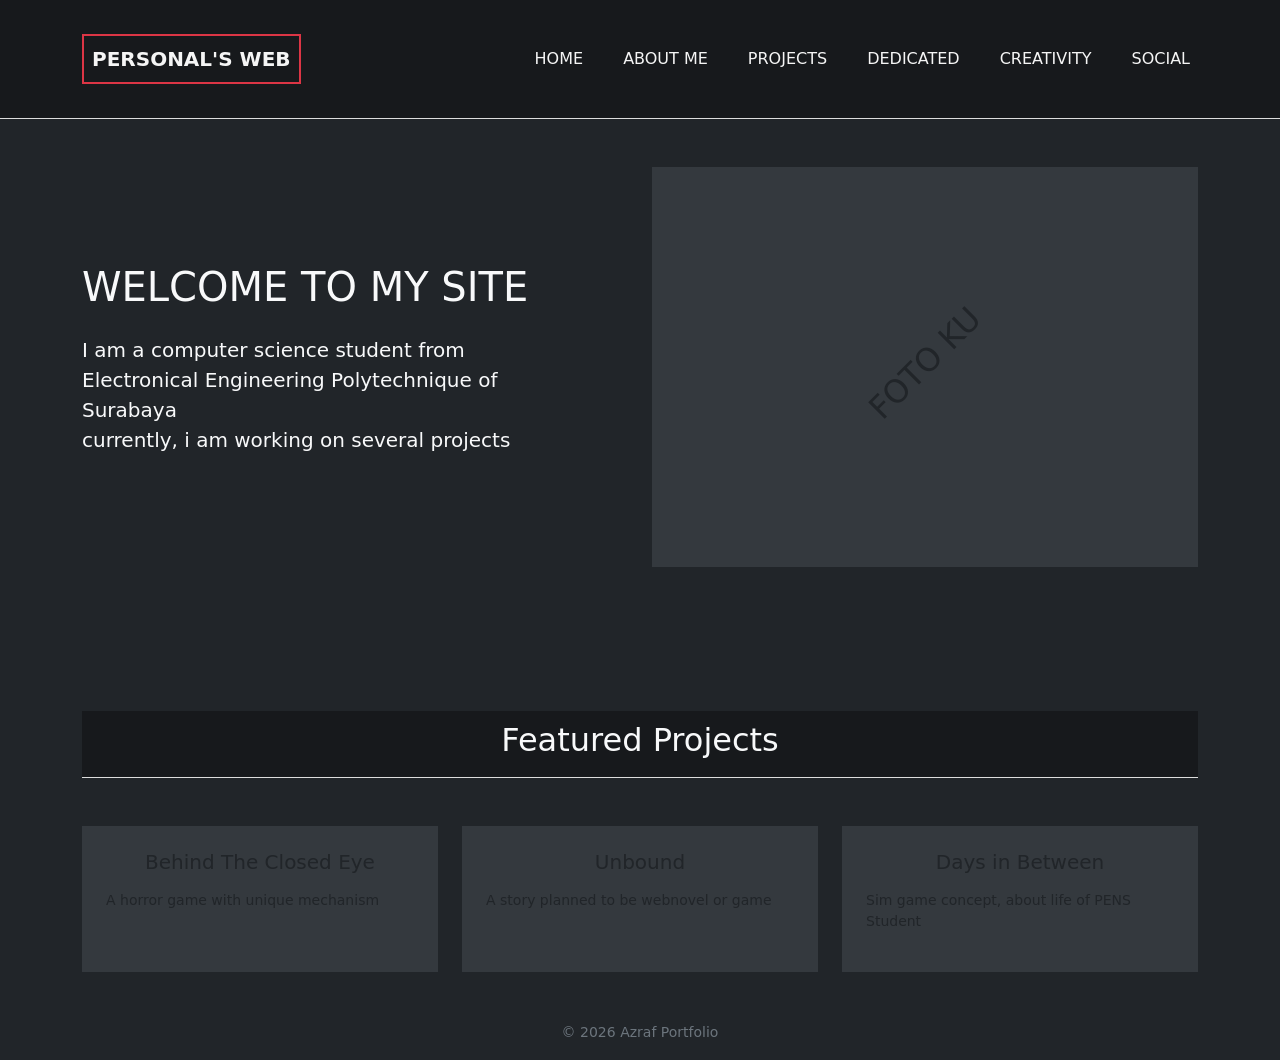
==== about.html @ f8826b5a "mulai ulang project + menambahkan bootstrap" ====
<!DOCTYPE html>
<html lang="id">
  <head>
    <meta charset="utf-8">
    <meta name="viewport" content="width=device-width, initial-scale=1">
    <title>Azraf's Website</title>
    <link rel="icon" href="assets/online-student.png">
    <link href="https://cdn.jsdelivr.net/npm/bootstrap@5.3.3/dist/css/bootstrap.min.css" rel="stylesheet">
    <link rel="stylesheet" href="style.css">
  </head>
  <body class="bg-dark text-light">
<!-- BAGIAN KEPALA / NAVIGASI -->
    <header>
        <nav class="navbar navbar-expand-lg">
            <div class="container d-flex justify-content-between align-items-center py-3">
                
                <!-- Logo Web -->
                <div class="navbar-brand border border-2 border-danger p-2">
                    <strong>PERSONAL'S WEB</strong> <!--[cite: 1] -->
                </div>

                <!-- Menu Navigasi -->
                <div class="navbar-nav d-flex gap-4">
                    <a class="nav-link text-uppercase" href="index.html">HOME</a> <!--[cite: 1] -->
                    <a class="nav-link text-uppercase" href="about.html">ABOUT ME</a> <!--[cite: 1] -->
                    <a class="nav-link text-uppercase" href="projects.html">PROJECTS</a> <!--[cite: 1] -->
                    <a class="nav-link text-uppercase" href="dedicated.html">DEDICATED</a> <!--[cite: 1] -->
                    <a class="nav-link text-uppercase" href="creativity.html">CREATIVITY</a> <!--[cite: 1] -->
                    <a class="nav-link text-uppercase" href="social.html">SOCIAL</a> <!--[cite: 1] -->
                </div>

            </div>
        </nav>
    </header>

    <!-- KONTEN UTAMA -->
    <main class="container mt-5">
        
        <!-- BAGIAN HERO (Perkenalan Diri) -->
        <section class="row align-items-center mb-5 pb-5">
            
            <!-- Kolom Teks (Kiri) -->
            <article class="col-md-6 text-center text-md-start pe-md-5">
                <h1 class="mb-4 text-uppercase">WELCOME TO MY SITE</h1> <!--[cite: 1] -->
                <p class="fs-5">
                    I am a computer science student from<br> <!--[cite: 1] -->
                    Electronical Engineering Polytechnique of<br> <!--[cite: 1] -->
                    Surabaya<br> <!--[cite: 1] -->
                    currently, i am working on several projects <!--[cite: 1] -->
                </p>
            </article>

            <!-- Kolom Gambar (Kanan) -->
            <aside class="col-md-6">
                <!-- Kotak abu-abu sebagai pengganti gambar -->
                <div class="bg-secondary bg-opacity-25 d-flex justify-content-center align-items-center" style="height: 400px;">
                    <h2 class="text-uppercase text-dark" style="transform: rotate(-45deg);">FOTO KU</h2> <!--[cite: 1] -->
                </div>
            </aside>

        </section>

        <!-- BAGIAN PROYEK -->
        <section class="mt-5 pt-5">
            
            <!-- Judul Seksi Proyek -->
            <header class="text-center mb-5">
                <h2>Featured Projects</h2> <!--[cite: 1] -->
            </header>

            <!-- Grid 3 Kolom untuk Kartu Proyek -->
            <div class="row g-4">
                
                <!-- Proyek 1 -->
                <article class="col-md-4">
                    <div class="card bg-secondary bg-opacity-25 h-100 p-4 border-0 rounded-0">
                        <h3 class="h5 text-center mb-3">Behind The Closed Eye</h3> <!--[cite: 1] -->
                        <p class="small">A horror game with unique mechanism</p> <!--[cite: 1] -->
                    </div>
                </article>

                <!-- Proyek 2 -->
                <article class="col-md-4">
                    <div class="card bg-secondary bg-opacity-25 h-100 p-4 border-0 rounded-0">
                        <h3 class="h5 text-center mb-3">Unbound</h3> <!--[cite: 1] -->
                        <p class="small">A story planned to be webnovel or game</p> <!--[cite: 1] -->
                    </div>
                </article>

                <!-- Proyek 3 -->
                <article class="col-md-4">
                    <div class="card bg-secondary bg-opacity-25 h-100 p-4 border-0 rounded-0">
                        <h3 class="h5 text-center mb-3">Days in Between</h3> <!--[cite: 1] -->
                        <p class="small">Sim game concept, about life of PENS Student</p> <!--[cite: 1] -->
                    </div>
                </article>

            </div>
        </section>

        <!-- BAGIAN KAKI: (Opsional) Hak Cipta -->
        <footer class="container text-center mt-5 mb-3 text-secondary">
            <small>&copy; 2026 Azraf Portfolio</small>
        </footer>
        
    </main>
    <script src="https://cdn.jsdelivr.net/npm/bootstrap@5.3.3/dist/js/bootstrap.bundle.min.js"></script>
  </body>
</html>
---- style.css ----
header {
    padding: 10px 20px;
    border-bottom: 1px solid #ddd;
    background-color: #17191c;
}
.navbar .nav-link {
    color: #f5f5f5;
}
.navbar .nav-link:hover {
    color: #dc3545;
}
.navbar .navbar-brand {
    color: #f5f5f5;
}
.navbar-toggler-icon {
    background-image: url("data:image/svg+xml,%3csvg xmlns='http://www.w3.org/2000/svg' viewBox='0 0 30 30'%3e%3cpath stroke='rgba%28255,255,255,1%29' stroke-linecap='round' stroke-miterlimit='10' stroke-width='2' d='M4 7h22M4 15h22M4 23h22'/%3e%3c/svg%3e");
}
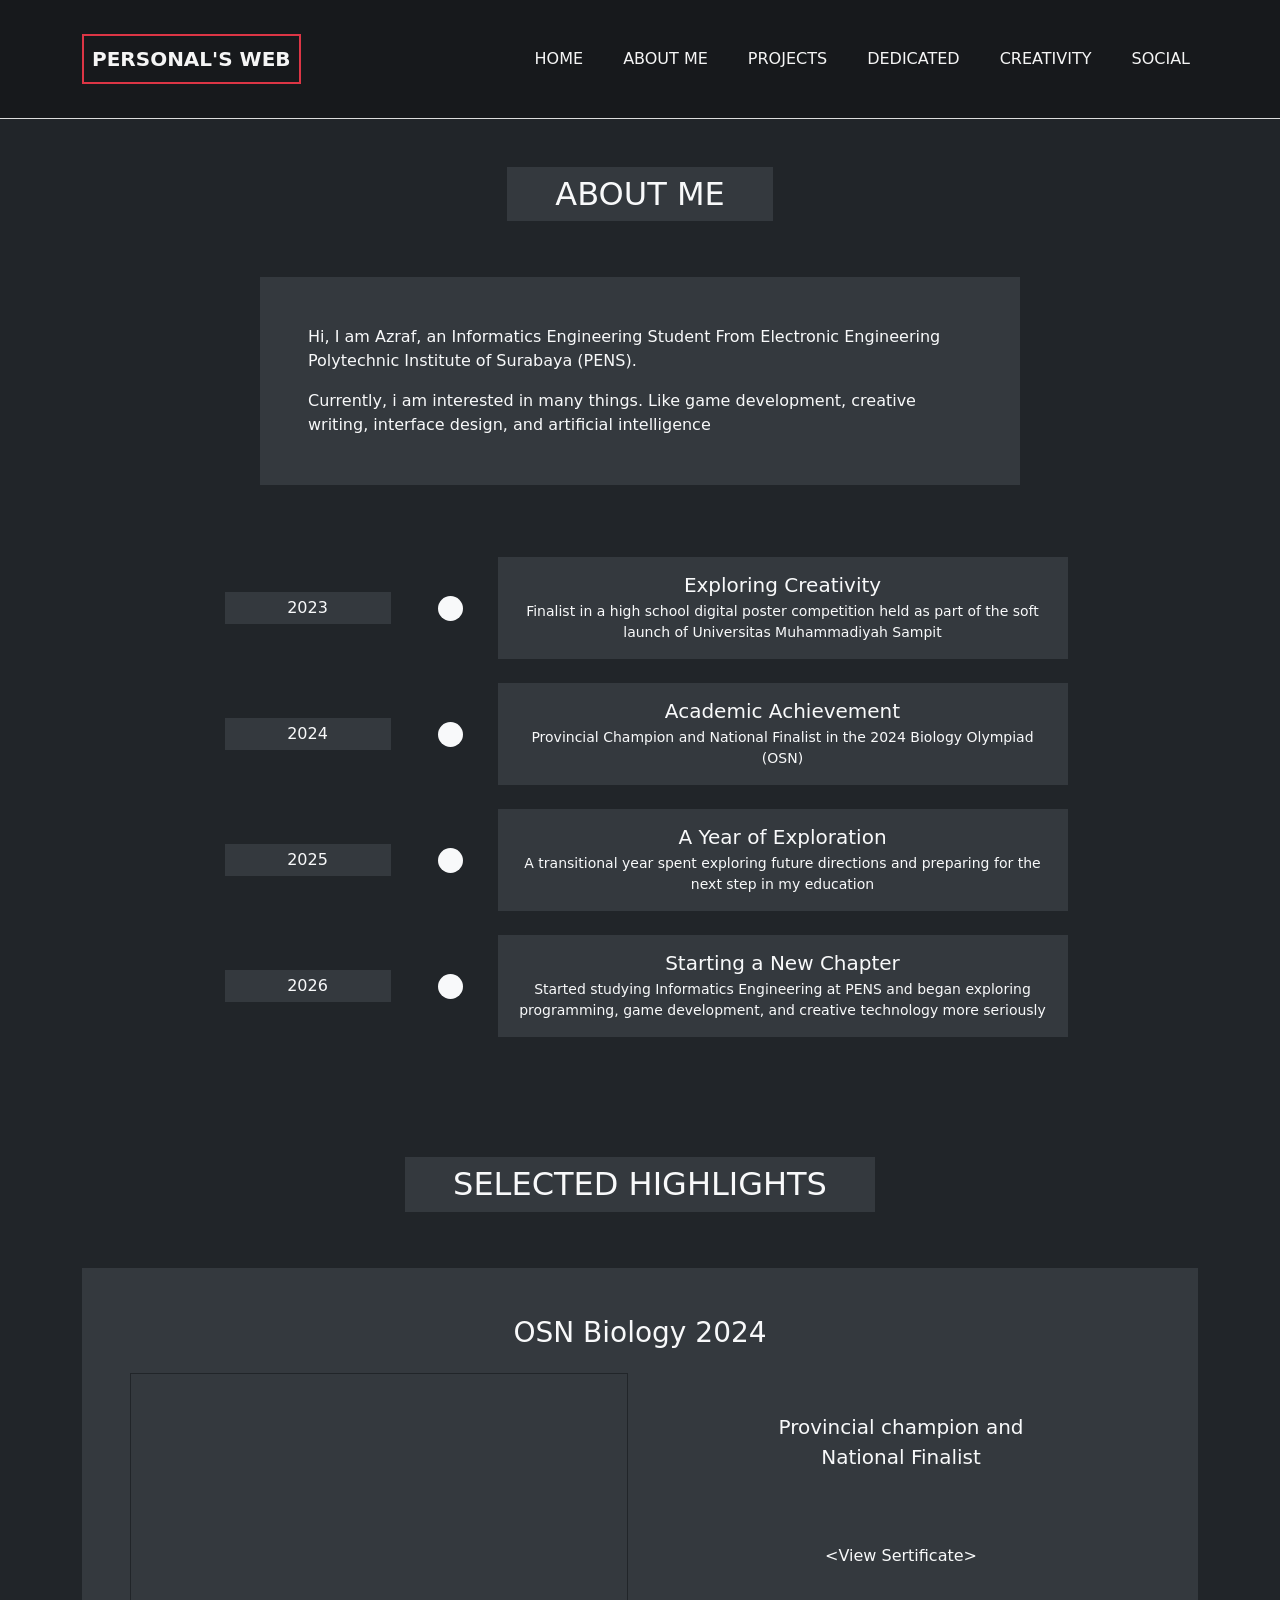
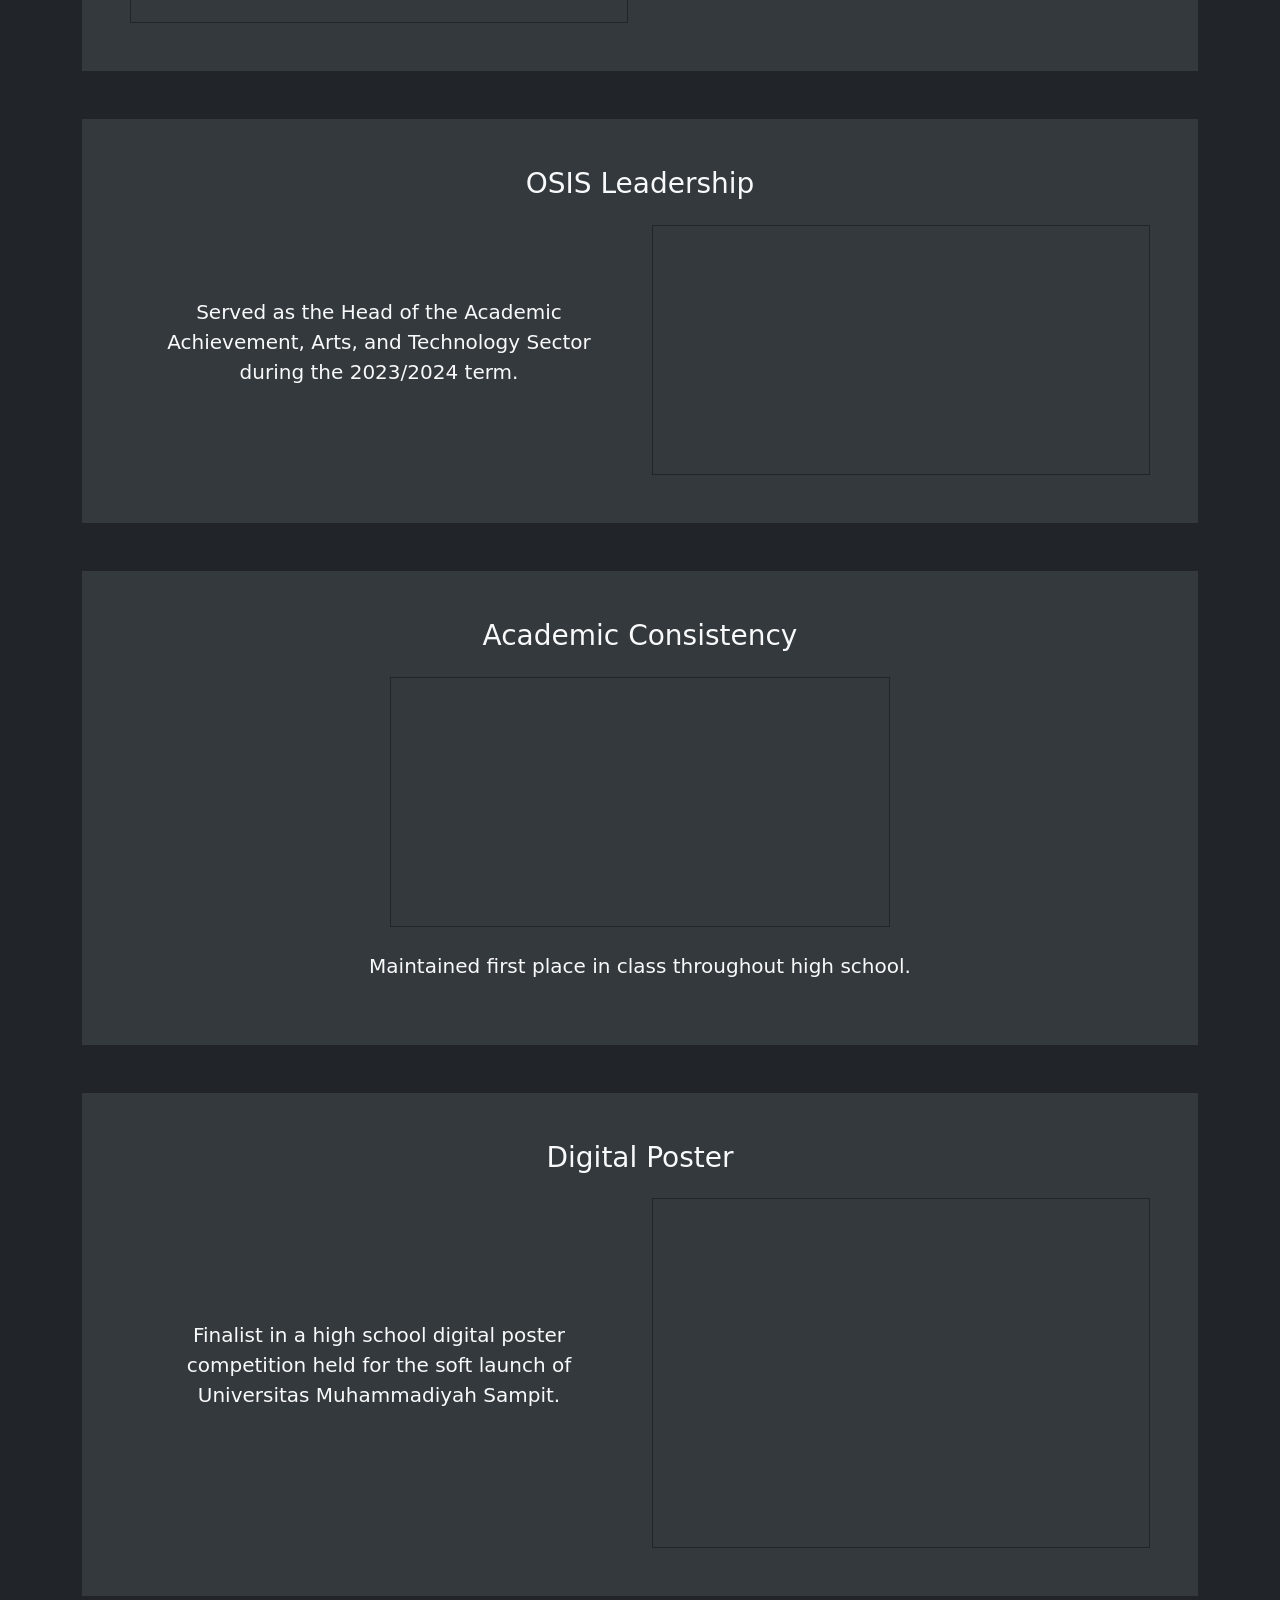
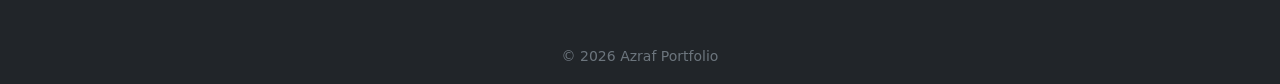
==== commit bf6ce956: "menambahkan bagian about me" ====
--- a/about.html
+++ b/about.html
@@ -3,107 +3,187 @@
   <head>
     <meta charset="utf-8">
     <meta name="viewport" content="width=device-width, initial-scale=1">
-    <title>Azraf's Website</title>
+    <title>About Me - Azraf's Website</title>
     <link rel="icon" href="assets/online-student.png">
-    <link href="https://cdn.jsdelivr.net/npm/bootstrap@5.3.3/dist/css/bootstrap.min.css" rel="stylesheet">
+    <link href="assets/bootstrap-5.3.8-dist/bootstrap-5.3.8-dist/css/bootstrap.min.css" rel="stylesheet">
     <link rel="stylesheet" href="style.css">
   </head>
   <body class="bg-dark text-light">
-<!-- BAGIAN KEPALA / NAVIGASI -->
+
+    <!-- BAGIAN KEPALA / NAVIGASI -->
     <header>
-        <nav class="navbar navbar-expand-lg">
-            <div class="container d-flex justify-content-between align-items-center py-3">
-                
-                <!-- Logo Web -->
-                <div class="navbar-brand border border-2 border-danger p-2">
-                    <strong>PERSONAL'S WEB</strong> <!--[cite: 1] -->
-                </div>
+      <nav class="navbar navbar-expand-lg">
+          <div class="container py-3">
 
-                <!-- Menu Navigasi -->
-                <div class="navbar-nav d-flex gap-4">
-                    <a class="nav-link text-uppercase" href="index.html">HOME</a> <!--[cite: 1] -->
-                    <a class="nav-link text-uppercase" href="about.html">ABOUT ME</a> <!--[cite: 1] -->
-                    <a class="nav-link text-uppercase" href="projects.html">PROJECTS</a> <!--[cite: 1] -->
-                    <a class="nav-link text-uppercase" href="dedicated.html">DEDICATED</a> <!--[cite: 1] -->
-                    <a class="nav-link text-uppercase" href="creativity.html">CREATIVITY</a> <!--[cite: 1] -->
-                    <a class="nav-link text-uppercase" href="social.html">SOCIAL</a> <!--[cite: 1] -->
-                </div>
+              <!-- Logo -->
+              <a class="navbar-brand border border-2 border-danger p-2" href="index.html">
+                  <strong>PERSONAL'S WEB</strong>
+              </a>
 
-            </div>
-        </nav>
+              <!-- Hamburger -->
+              <button class="navbar-toggler" type="button"
+                      data-bs-toggle="collapse"
+                      data-bs-target="#navbarMenu"
+                      aria-controls="navbarMenu"
+                      aria-expanded="false"
+                      aria-label="Toggle navigation">
+                  <span class="navbar-toggler-icon"></span>
+              </button>
+
+              <!-- Menu -->
+              <div class="collapse navbar-collapse" id="navbarMenu">
+                  <div class="navbar-nav ms-auto gap-lg-4">
+                      <a class="nav-link text-uppercase" href="index.html">HOME</a>
+                      <a class="nav-link text-uppercase" href="about.html">ABOUT ME</a>
+                      <a class="nav-link text-uppercase" href="projects.html">PROJECTS</a>
+                      <a class="nav-link text-uppercase" href="dedicated.html">DEDICATED</a>
+                      <a class="nav-link text-uppercase" href="creativity.html">CREATIVITY</a>
+                      <a class="nav-link text-uppercase" href="social.html">SOCIAL</a>
+                  </div>
+              </div>
+
+          </div>
+      </nav>
     </header>
 
     <!-- KONTEN UTAMA -->
     <main class="container mt-5">
         
-        <!-- BAGIAN HERO (Perkenalan Diri) -->
-        <section class="row align-items-center mb-5 pb-5">
-            
-            <!-- Kolom Teks (Kiri) -->
-            <article class="col-md-6 text-center text-md-start pe-md-5">
-                <h1 class="mb-4 text-uppercase">WELCOME TO MY SITE</h1> <!--[cite: 1] -->
-                <p class="fs-5">
-                    I am a computer science student from<br> <!--[cite: 1] -->
-                    Electronical Engineering Polytechnique of<br> <!--[cite: 1] -->
-                    Surabaya<br> <!--[cite: 1] -->
-                    currently, i am working on several projects <!--[cite: 1] -->
-                </p>
+        <!-- JUDUL ABOUT ME -->
+        <div class="text-center mb-5">
+            <h2 class="d-inline-block bg-secondary bg-opacity-25 py-2 px-5 text-uppercase">ABOUT ME</h2> <!--[cite: 2]-->
+        </div>
+
+        <!-- TEKS PENGANTAR -->
+        <section class="row justify-content-center mb-5 pb-4">
+            <article class="col-md-8 bg-secondary bg-opacity-25 p-4 p-md-5">
+                <p>Hi, I am Azraf, an Informatics Engineering Student From Electronic Engineering Polytechnic Institute of Surabaya (PENS).</p> <!--[cite: 2]-->
+                <p class="mb-0">Currently, i am interested in many things. Like game development, creative writing, interface design, and artificial intelligence</p> <!--[cite: 2]-->
             </article>
-
-            <!-- Kolom Gambar (Kanan) -->
-            <aside class="col-md-6">
-                <!-- Kotak abu-abu sebagai pengganti gambar -->
-                <div class="bg-secondary bg-opacity-25 d-flex justify-content-center align-items-center" style="height: 400px;">
-                    <h2 class="text-uppercase text-dark" style="transform: rotate(-45deg);">FOTO KU</h2> <!--[cite: 1] -->
-                </div>
-            </aside>
-
         </section>
 
-        <!-- BAGIAN PROYEK -->
-        <section class="mt-5 pt-5">
-            
-            <!-- Judul Seksi Proyek -->
-            <header class="text-center mb-5">
-                <h2>Featured Projects</h2> <!--[cite: 1] -->
-            </header>
+        <!-- TIMELINE PERJALANAN -->
+        <section class="mb-5 pb-5">
+            <!-- Tahun 2023 -->
+            <div class="row justify-content-center align-items-center mb-4">
+                <div class="col-3 col-md-2 text-center">
+                    <div class="bg-secondary bg-opacity-25 py-1">2023</div> <!--[cite: 2]-->
+                </div>
+                <div class="col-2 col-md-1 d-flex flex-column align-items-center">
+                    <div class="bg-light rounded-circle"></div>
+                </div>
+                <article class="col-7 col-md-6 bg-secondary bg-opacity-25 p-3 text-center">
+                    <h5 class="mb-1">Exploring Creativity</h5> <!--[cite: 2]-->
+                    <p class="small mb-0">Finalist in a high school digital poster competition held as part of the soft launch of Universitas Muhammadiyah Sampit</p> <!--[cite: 2]-->
+                </article>
+            </div>
 
-            <!-- Grid 3 Kolom untuk Kartu Proyek -->
-            <div class="row g-4">
-                
-                <!-- Proyek 1 -->
-                <article class="col-md-4">
-                    <div class="card bg-secondary bg-opacity-25 h-100 p-4 border-0 rounded-0">
-                        <h3 class="h5 text-center mb-3">Behind The Closed Eye</h3> <!--[cite: 1] -->
-                        <p class="small">A horror game with unique mechanism</p> <!--[cite: 1] -->
-                    </div>
+            <!-- Tahun 2024 -->
+            <div class="row justify-content-center align-items-center mb-4">
+                <div class="col-3 col-md-2 text-center">
+                    <div class="bg-secondary bg-opacity-25 py-1">2024</div> <!--[cite: 2]-->
+                </div>
+                <div class="col-2 col-md-1 d-flex flex-column align-items-center">
+                    <div class="bg-light rounded-circle"></div>
+                </div>
+                <article class="col-7 col-md-6 bg-secondary bg-opacity-25 p-3 text-center">
+                    <h5 class="mb-1">Academic Achievement</h5> <!--[cite: 2]-->
+                    <p class="small mb-0">Provincial Champion and National Finalist in the 2024 Biology Olympiad (OSN)</p> <!--[cite: 2]-->
                 </article>
+            </div>
 
-                <!-- Proyek 2 -->
-                <article class="col-md-4">
-                    <div class="card bg-secondary bg-opacity-25 h-100 p-4 border-0 rounded-0">
-                        <h3 class="h5 text-center mb-3">Unbound</h3> <!--[cite: 1] -->
-                        <p class="small">A story planned to be webnovel or game</p> <!--[cite: 1] -->
-                    </div>
+            <!-- Tahun 2025 -->
+            <div class="row justify-content-center align-items-center mb-4">
+                <div class="col-3 col-md-2 text-center">
+                    <div class="bg-secondary bg-opacity-25 py-1">2025</div> <!--[cite: 2]-->
+                </div>
+                <div class="col-2 col-md-1 d-flex flex-column align-items-center">
+                    <div class="bg-light rounded-circle"></div>
+                </div>
+                <article class="col-7 col-md-6 bg-secondary bg-opacity-25 p-3 text-center">
+                    <h5 class="mb-1">A Year of Exploration</h5> <!--[cite: 2]-->
+                    <p class="small mb-0">A transitional year spent exploring future directions and preparing for the next step in my education</p> <!--[cite: 2]-->
                 </article>
+            </div>
 
-                <!-- Proyek 3 -->
-                <article class="col-md-4">
-                    <div class="card bg-secondary bg-opacity-25 h-100 p-4 border-0 rounded-0">
-                        <h3 class="h5 text-center mb-3">Days in Between</h3> <!--[cite: 1] -->
-                        <p class="small">Sim game concept, about life of PENS Student</p> <!--[cite: 1] -->
-                    </div>
+            <!-- Tahun 2026 -->
+            <div class="row justify-content-center align-items-center mb-4">
+                <div class="col-3 col-md-2 text-center">
+                    <div class="bg-secondary bg-opacity-25 py-1">2026</div> <!--[cite: 2]-->
+                </div>
+                <div class="col-2 col-md-1 d-flex flex-column align-items-center">
+                    <div class="bg-light rounded-circle"></div>
+                </div>
+                <article class="col-7 col-md-6 bg-secondary bg-opacity-25 p-3 text-center">
+                    <h5 class="mb-1">Starting a New Chapter</h5> <!--[cite: 2]-->
+                    <p class="small mb-0">Started studying Informatics Engineering at PENS and began exploring programming, game development, and creative technology more seriously</p> <!--[cite: 2]-->
                 </article>
-
             </div>
         </section>
 
-        <!-- BAGIAN KAKI: (Opsional) Hak Cipta -->
-        <footer class="container text-center mt-5 mb-3 text-secondary">
-            <small>&copy; 2026 Azraf Portfolio</small>
-        </footer>
-        
+        <!-- JUDUL SELECTED HIGHLIGHTS -->
+        <div class="text-center mb-5">
+            <h2 class="d-inline-block bg-secondary bg-opacity-25 py-2 px-5 text-uppercase">Selected Highlights</h2> <!--[cite: 2]-->
+        </div>
+
+        <!-- HIGHLIGHT 1: OSN Biology 2024 -->
+        <section class="bg-secondary bg-opacity-25 p-4 p-md-5 mb-5">
+            <h3 class="text-center mb-4">OSN Biology 2024</h3> <!--[cite: 2]-->
+            <div class="row align-items-center">
+                <div class="col-md-6 mb-4 mb-md-0">
+                    <!-- Kotak placeholder untuk gambar sertifikat -->
+                    <div class="border border-dark w-100" style="height: 250px;"></div>
+                </div>
+                <div class="col-md-6 text-center">
+                    <p class="fs-5">Provincial champion and<br>National Finalist</p> <!--[cite: 2]-->
+                    <p class="mt-5 pt-4">&lt;View Sertificate&gt;</p> <!--[cite: 2]-->
+                </div>
+            </div>
+        </section>
+
+        <!-- HIGHLIGHT 2: OSIS Leadership -->
+        <section class="bg-secondary bg-opacity-25 p-4 p-md-5 mb-5">
+            <h3 class="text-center mb-4">OSIS Leadership</h3> <!--[cite: 2]-->
+            <div class="row align-items-center">
+                <!-- Teks di kiri pada layar besar, di atas pada layar kecil -->
+                <div class="col-md-6 order-2 order-md-1 text-center px-md-5 mt-4 mt-md-0">
+                    <p class="fs-5">Served as the Head of the Academic Achievement, Arts, and Technology Sector during the 2023/2024 term.</p> <!--[cite: 2]-->
+                </div>
+                <!-- Gambar di kanan -->
+                <div class="col-md-6 order-1 order-md-2">
+                    <div class="border border-dark w-100" style="height: 250px;"></div>
+                </div>
+            </div>
+        </section>
+
+        <!-- HIGHLIGHT 3: Academic Consistency -->
+        <section class="bg-secondary bg-opacity-25 p-4 p-md-5 mb-5 text-center">
+            <h3 class="mb-4">Academic Consistency</h3> <!--[cite: 2]-->
+            <div class="border border-dark mx-auto mb-4" style="width: 100%; max-width: 500px; height: 250px;"></div>
+            <p class="fs-5">Maintained first place in class throughout high school.</p> <!--[cite: 2]-->
+        </section>
+
+        <!-- HIGHLIGHT 4: Digital Poster -->
+        <section class="bg-secondary bg-opacity-25 p-4 p-md-5 mb-5">
+            <h3 class="text-center mb-4">Digital Poster</h3> <!--[cite: 2]-->
+            <div class="row align-items-center">
+                <div class="col-md-6 order-2 order-md-1 text-center px-md-5 mt-4 mt-md-0">
+                    <p class="fs-5">Finalist in a high school digital poster competition held for the soft launch of Universitas Muhammadiyah Sampit.</p> <!--[cite: 2]-->
+                </div>
+                <div class="col-md-6 order-1 order-md-2">
+                    <!-- Kotak placeholder lebih tinggi untuk poster -->
+                    <div class="border border-dark w-100" style="height: 350px;"></div>
+                </div>
+            </div>
+        </section>
+
     </main>
-    <script src="https://cdn.jsdelivr.net/npm/bootstrap@5.3.3/dist/js/bootstrap.bundle.min.js"></script>
+
+    <!-- BAGIAN KAKI: (Opsional) Hak Cipta -->
+    <footer class="container text-center mt-5 mb-3 text-secondary">
+        <small>&copy; 2026 Azraf Portfolio</small>
+    </footer>
+
+    <script src="assets/bootstrap-5.3.8-dist/bootstrap-5.3.8-dist/js/bootstrap.bundle.min.js"></script>
   </body>
 </html>
--- a/style.css
+++ b/style.css
@@ -14,4 +14,13 @@
 }
 .navbar-toggler-icon {
     background-image: url("data:image/svg+xml,%3csvg xmlns='http://www.w3.org/2000/svg' viewBox='0 0 30 30'%3e%3cpath stroke='rgba%28255,255,255,1%29' stroke-linecap='round' stroke-miterlimit='10' stroke-width='2' d='M4 7h22M4 15h22M4 23h22'/%3e%3c/svg%3e");
+}
+
+.col-md-4 .card {
+    color: #f5f5f5;
+}
+
+.mb-5 .row .bg-light {
+    width: 25px;
+    height: 25px;
 }
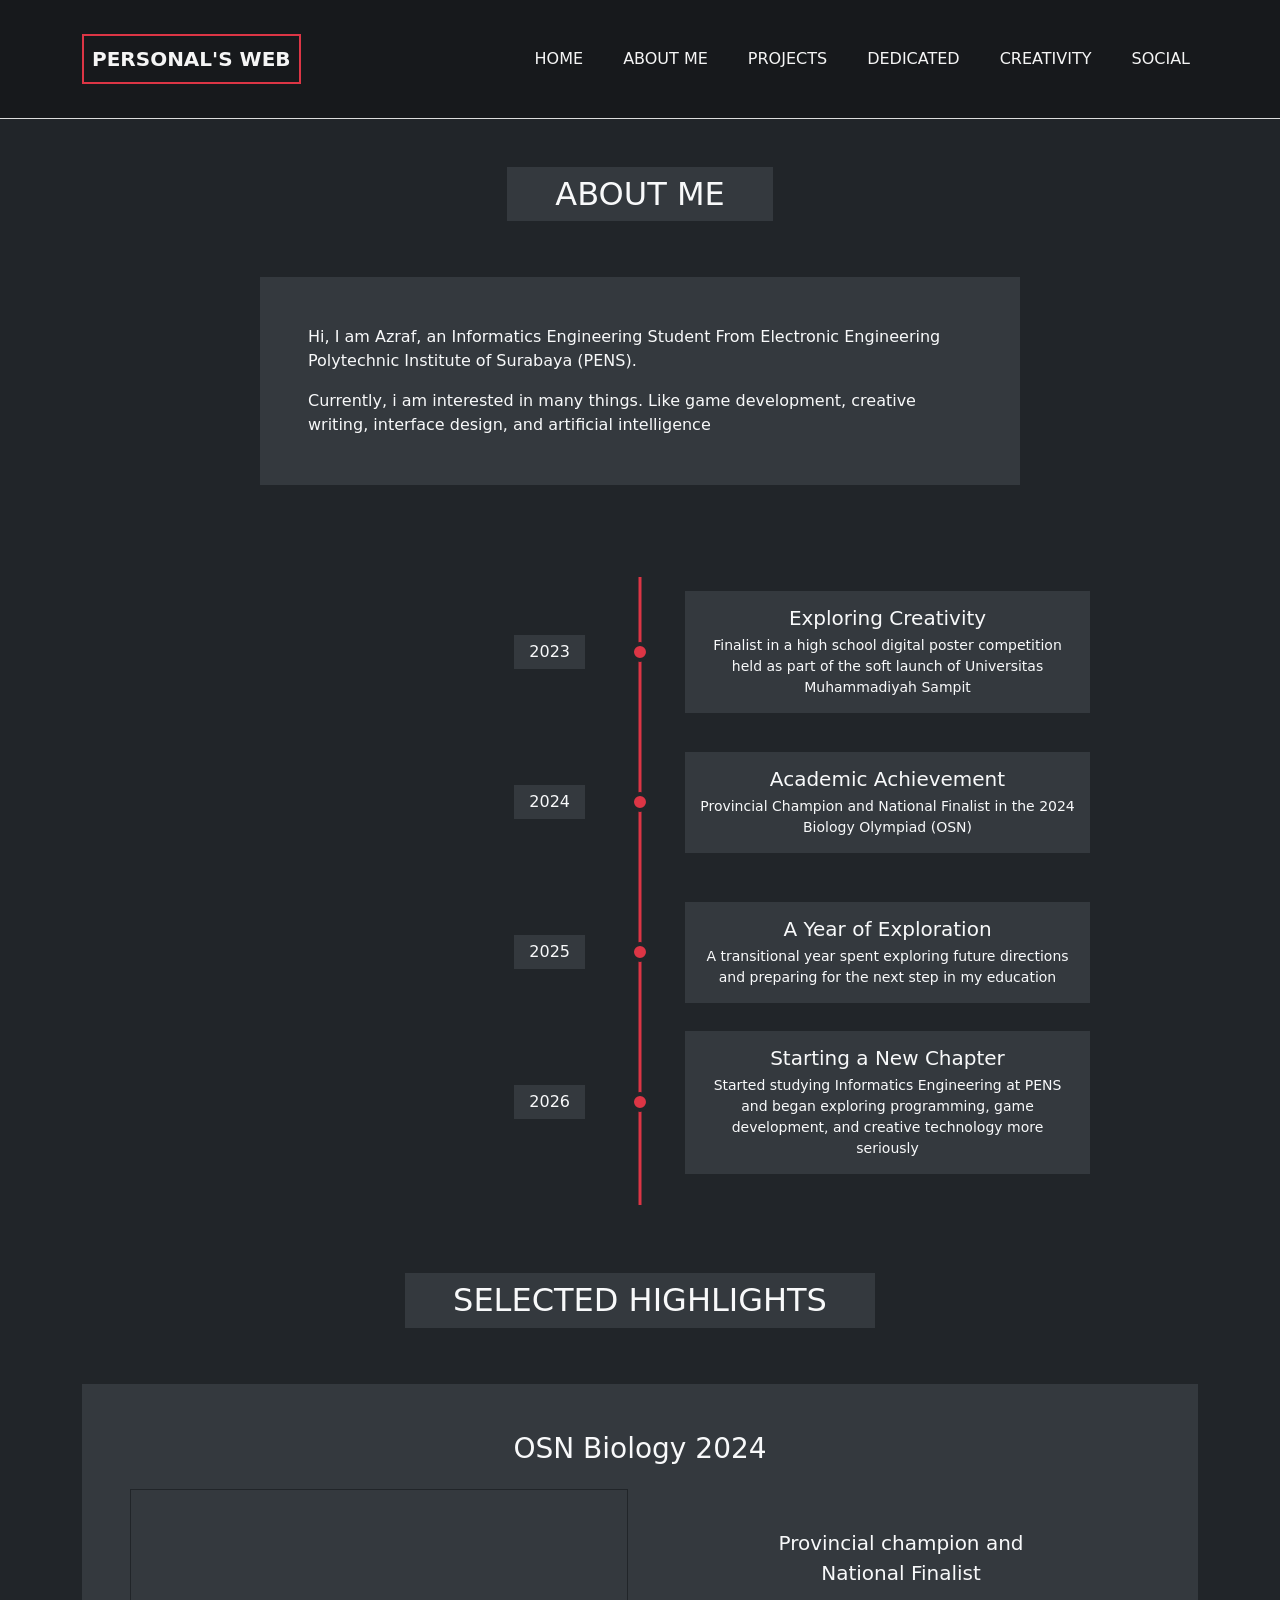
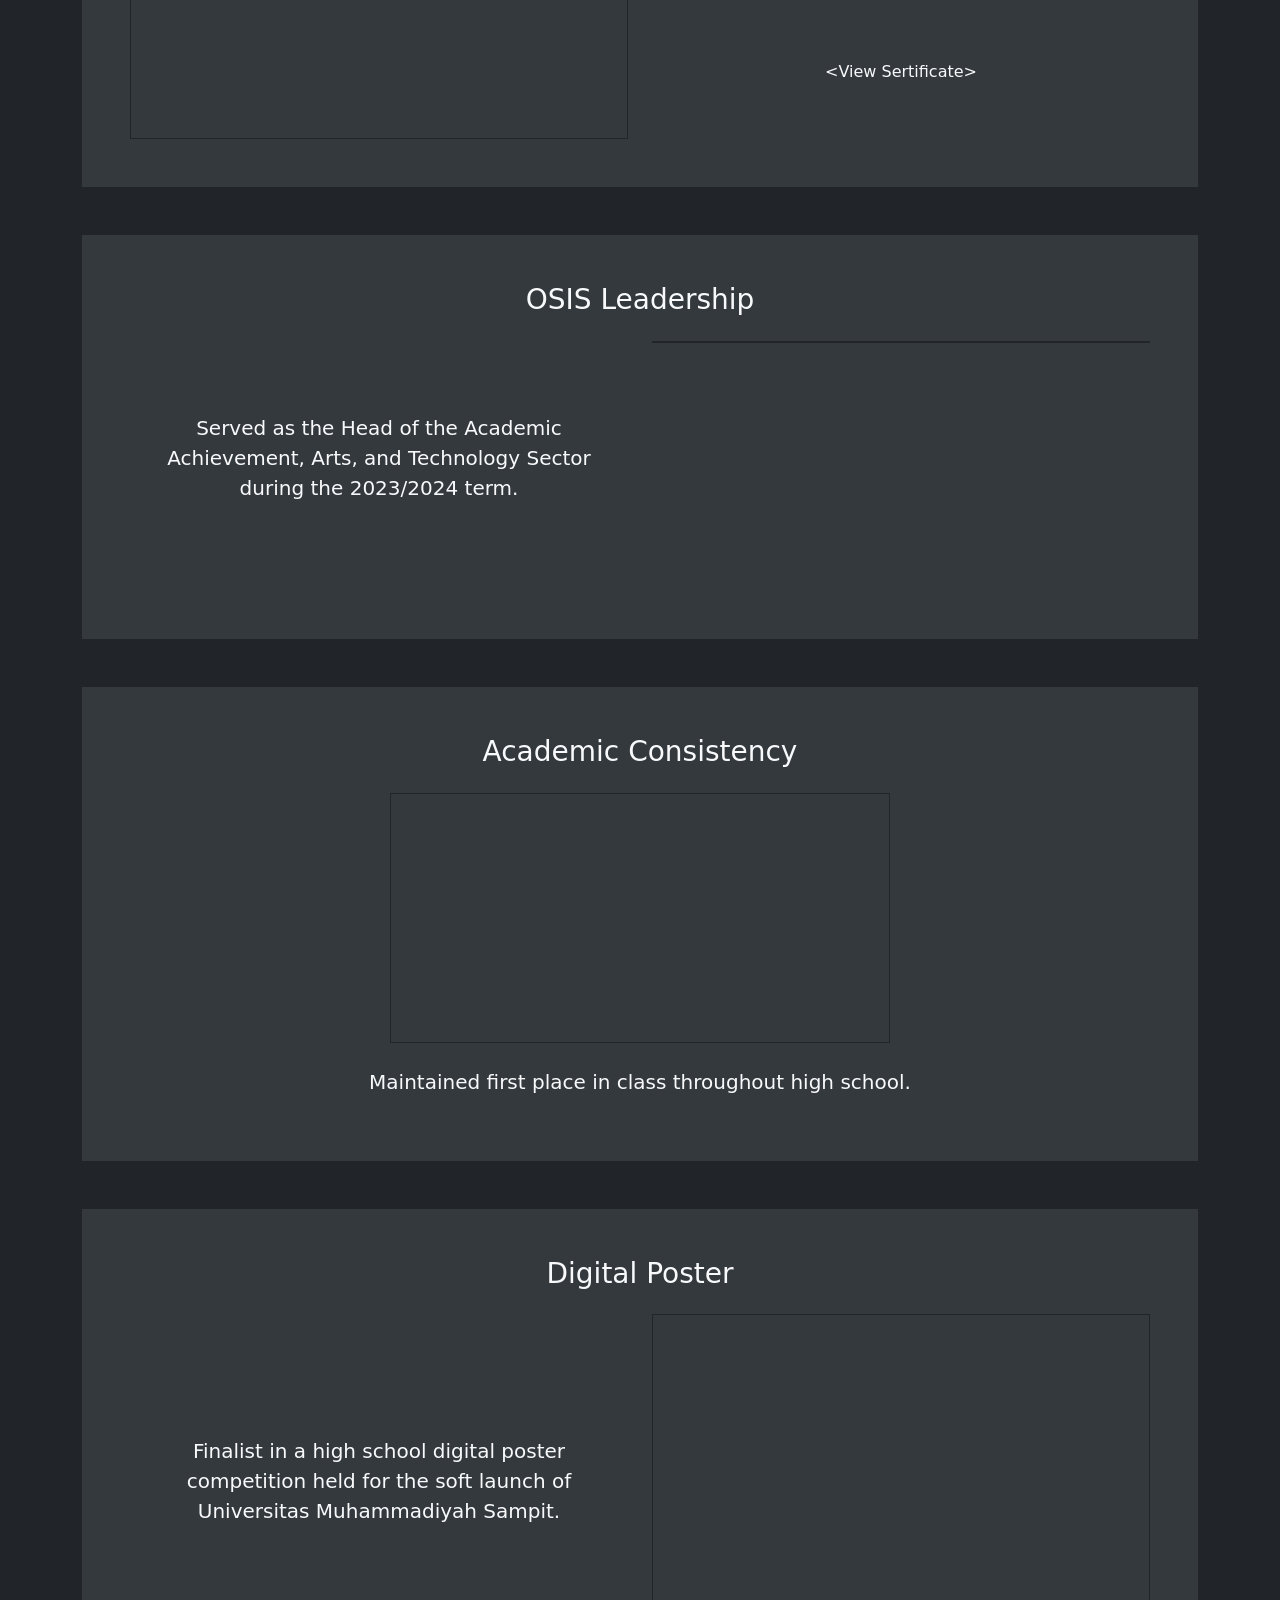
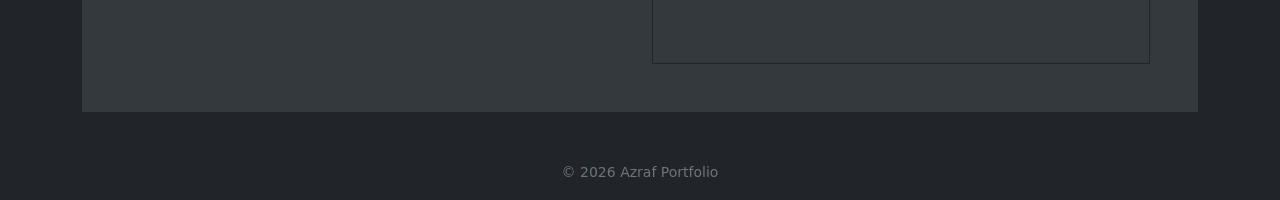
==== commit 1e76492f: "memperbaiki page about me" ====
--- a/about.html
+++ b/about.html
@@ -62,64 +62,90 @@
             </article>
         </section>
 
-        <!-- TIMELINE PERJALANAN -->
-        <section class="mb-5 pb-5">
-            <!-- Tahun 2023 -->
-            <div class="row justify-content-center align-items-center mb-4">
-                <div class="col-3 col-md-2 text-center">
-                    <div class="bg-secondary bg-opacity-25 py-1">2023</div> <!--[cite: 2]-->
-                </div>
-                <div class="col-2 col-md-1 d-flex flex-column align-items-center">
-                    <div class="bg-light rounded-circle"></div>
-                </div>
-                <article class="col-7 col-md-6 bg-secondary bg-opacity-25 p-3 text-center">
-                    <h5 class="mb-1">Exploring Creativity</h5> <!--[cite: 2]-->
-                    <p class="small mb-0">Finalist in a high school digital poster competition held as part of the soft launch of Universitas Muhammadiyah Sampit</p> <!--[cite: 2]-->
-                </article>
-            </div>
-
-            <!-- Tahun 2024 -->
-            <div class="row justify-content-center align-items-center mb-4">
-                <div class="col-3 col-md-2 text-center">
-                    <div class="bg-secondary bg-opacity-25 py-1">2024</div> <!--[cite: 2]-->
-                </div>
-                <div class="col-2 col-md-1 d-flex flex-column align-items-center">
-                    <div class="bg-light rounded-circle"></div>
-                </div>
-                <article class="col-7 col-md-6 bg-secondary bg-opacity-25 p-3 text-center">
-                    <h5 class="mb-1">Academic Achievement</h5> <!--[cite: 2]-->
-                    <p class="small mb-0">Provincial Champion and National Finalist in the 2024 Biology Olympiad (OSN)</p> <!--[cite: 2]-->
-                </article>
-            </div>
-
-            <!-- Tahun 2025 -->
-            <div class="row justify-content-center align-items-center mb-4">
-                <div class="col-3 col-md-2 text-center">
-                    <div class="bg-secondary bg-opacity-25 py-1">2025</div> <!--[cite: 2]-->
-                </div>
-                <div class="col-2 col-md-1 d-flex flex-column align-items-center">
-                    <div class="bg-light rounded-circle"></div>
-                </div>
-                <article class="col-7 col-md-6 bg-secondary bg-opacity-25 p-3 text-center">
-                    <h5 class="mb-1">A Year of Exploration</h5> <!--[cite: 2]-->
-                    <p class="small mb-0">A transitional year spent exploring future directions and preparing for the next step in my education</p> <!--[cite: 2]-->
-                </article>
-            </div>
-
-            <!-- Tahun 2026 -->
-            <div class="row justify-content-center align-items-center mb-4">
-                <div class="col-3 col-md-2 text-center">
-                    <div class="bg-secondary bg-opacity-25 py-1">2026</div> <!--[cite: 2]-->
-                </div>
-                <div class="col-2 col-md-1 d-flex flex-column align-items-center">
-                    <div class="bg-light rounded-circle"></div>
-                </div>
-                <article class="col-7 col-md-6 bg-secondary bg-opacity-25 p-3 text-center">
-                    <h5 class="mb-1">Starting a New Chapter</h5> <!--[cite: 2]-->
-                    <p class="small mb-0">Started studying Informatics Engineering at PENS and began exploring programming, game development, and creative technology more seriously</p> <!--[cite: 2]-->
-                </article>
-            </div>
-        </section>
+<!-- TIMELINE PERJALANAN -->
+<section class="timeline mb-5 pb-5 mx-auto">
+
+    <!-- Garis utama timeline -->
+    <div class="timeline-track"></div>
+
+    <!-- Tahun 2023 -->
+    <article class="timeline-item">
+        <div class="timeline-year">
+            <span>2023</span>
+        </div>
+
+        <div class="timeline-marker">
+            <div class="timeline-dot"></div>
+        </div>
+
+        <div class="timeline-content">
+            <h5>Exploring Creativity</h5>
+            <p>
+                Finalist in a high school digital poster competition held
+                as part of the soft launch of Universitas Muhammadiyah Sampit
+            </p>
+        </div>
+    </article>
+
+    <!-- Tahun 2024 -->
+    <article class="timeline-item">
+        <div class="timeline-year">
+            <span>2024</span>
+        </div>
+
+        <div class="timeline-marker">
+            <div class="timeline-dot"></div>
+        </div>
+
+        <div class="timeline-content">
+            <h5>Academic Achievement</h5>
+            <p>
+                Provincial Champion and National Finalist in the
+                2024 Biology Olympiad (OSN)
+            </p>
+        </div>
+    </article>
+
+    <!-- Tahun 2025 -->
+    <article class="timeline-item">
+        <div class="timeline-year">
+            <span>2025</span>
+        </div>
+
+        <div class="timeline-marker">
+            <div class="timeline-dot"></div>
+        </div>
+
+        <div class="timeline-content">
+            <h5>A Year of Exploration</h5>
+            <p>
+                A transitional year spent exploring future directions
+                and preparing for the next step in my education
+            </p>
+        </div>
+    </article>
+
+    <!-- Tahun 2026 -->
+    <article class="timeline-item">
+        <div class="timeline-year">
+            <span>2026</span>
+        </div>
+
+        <div class="timeline-marker">
+            <div class="timeline-dot"></div>
+        </div>
+
+        <div class="timeline-content">
+            <h5>Starting a New Chapter</h5>
+            <p>
+                Started studying Informatics Engineering at PENS and began
+                exploring programming, game development, and creative
+                technology more seriously
+            </p>
+        </div>
+    </article>
+
+</section>
 
         <!-- JUDUL SELECTED HIGHLIGHTS -->
         <div class="text-center mb-5">
@@ -132,7 +158,7 @@
             <div class="row align-items-center">
                 <div class="col-md-6 mb-4 mb-md-0">
                     <!-- Kotak placeholder untuk gambar sertifikat -->
-                    <div class="border border-dark w-100" style="height: 250px;"></div>
+                    <div class="foto-about border border-dark w-100" ></div>
                 </div>
                 <div class="col-md-6 text-center">
                     <p class="fs-5">Provincial champion and<br>National Finalist</p> <!--[cite: 2]-->
@@ -150,8 +176,8 @@
                     <p class="fs-5">Served as the Head of the Academic Achievement, Arts, and Technology Sector during the 2023/2024 term.</p> <!--[cite: 2]-->
                 </div>
                 <!-- Gambar di kanan -->
-                <div class="col-md-6 order-1 order-md-2">
-                    <div class="border border-dark w-100" style="height: 250px;"></div>
+                <div class="foto-about col-md-6 order-1 order-md-2">
+                    <div class="border border-dark w-100" ></div>
                 </div>
             </div>
         </section>
@@ -159,7 +185,7 @@
         <!-- HIGHLIGHT 3: Academic Consistency -->
         <section class="bg-secondary bg-opacity-25 p-4 p-md-5 mb-5 text-center">
             <h3 class="mb-4">Academic Consistency</h3> <!--[cite: 2]-->
-            <div class="border border-dark mx-auto mb-4" style="width: 100%; max-width: 500px; height: 250px;"></div>
+            <div class="foto-about-academic-consistency border border-dark mx-auto mb-4"></div>
             <p class="fs-5">Maintained first place in class throughout high school.</p> <!--[cite: 2]-->
         </section>
 
@@ -172,7 +198,7 @@
                 </div>
                 <div class="col-md-6 order-1 order-md-2">
                     <!-- Kotak placeholder lebih tinggi untuk poster -->
-                    <div class="border border-dark w-100" style="height: 350px;"></div>
+                    <div class="poster-lomba border border-dark w-100"></div>
                 </div>
             </div>
         </section>
--- a/style.css
+++ b/style.css
@@ -20,7 +20,133 @@
     color: #f5f5f5;
 }
 
-.mb-5 .row .bg-light {
-    width: 25px;
-    height: 25px;
+.foto-about {
+    height: 250px;
+}
+
+.foto-about-academic-consistency {
+    width: 100%;
+    max-width: 500px;
+    height: 250px;
+
+}
+
+.poster-lomba {
+    height: 350px;
+}
+
+.kotak-home {
+    height: 400px;
+}
+
+
+
+.timeline {
+    position: relative;
+    max-width: 900px;
+    padding: 20px 0;
+}
+
+/* Garis vertikal utama */
+.timeline-track {
+    position: absolute;
+    top: 20px;
+    bottom: 20px;
+    left: 50%;
+    width: 3px;
+    background-color: #dc3545;
+    transform: translateX(-50%);
+}
+
+/* Satu item timeline */
+.timeline-item {
+    display: grid;
+    grid-template-columns: 1fr 60px 1fr;
+    align-items: center;
+    position: relative;
+    min-height: 150px;
+}
+
+/* Tahun */
+.timeline-year {
+    text-align: right;
+    padding-right: 25px;
+}
+
+.timeline-year span {
+    display: inline-block;
+    background-color: rgba(108, 117, 125, 0.25);
+    padding: 5px 15px;
+}
+
+/* Area bulatan */
+.timeline-marker {
+    display: flex;
+    justify-content: center;
+    align-items: center;
+    position: relative;
+    z-index: 2;
+}
+
+/* Bulatan merah */
+.timeline-dot {
+    width: 20px;
+    height: 20px;
+    border-radius: 50%;
+    background-color: #dc3545;
+    border: 4px solid #212529;
+}
+
+/* Kotak informasi */
+.timeline-content {
+    background-color: rgba(108, 117, 125, 0.25);
+    padding: 15px;
+    text-align: center;
+    margin-left: 15px;
+}
+
+.timeline-content h5 {
+    margin-bottom: 5px;
+}
+
+.timeline-content p {
+    font-size: 0.875rem;
+    margin-bottom: 0;
+}
+
+
+@media (max-width: 767.98px) {
+
+    .timeline {
+        padding-left: 20px;
+    }
+
+    .timeline-track {
+        left: 20px;
+        top: 20px;
+        bottom: 20px;
+    }
+
+    .timeline-item {
+        grid-template-columns: 40px 1fr;
+        min-height: 150px;
+    }
+
+    .timeline-year {
+        grid-column: 2;
+        grid-row: 1;
+        text-align: left;
+        padding: 0 0 8px 15px;
+    }
+
+    .timeline-marker {
+        grid-column: 1;
+        grid-row: 1 / span 2;
+    }
+
+    .timeline-content {
+        grid-column: 2;
+        grid-row: 2;
+        margin-left: 15px;
+    }
 }
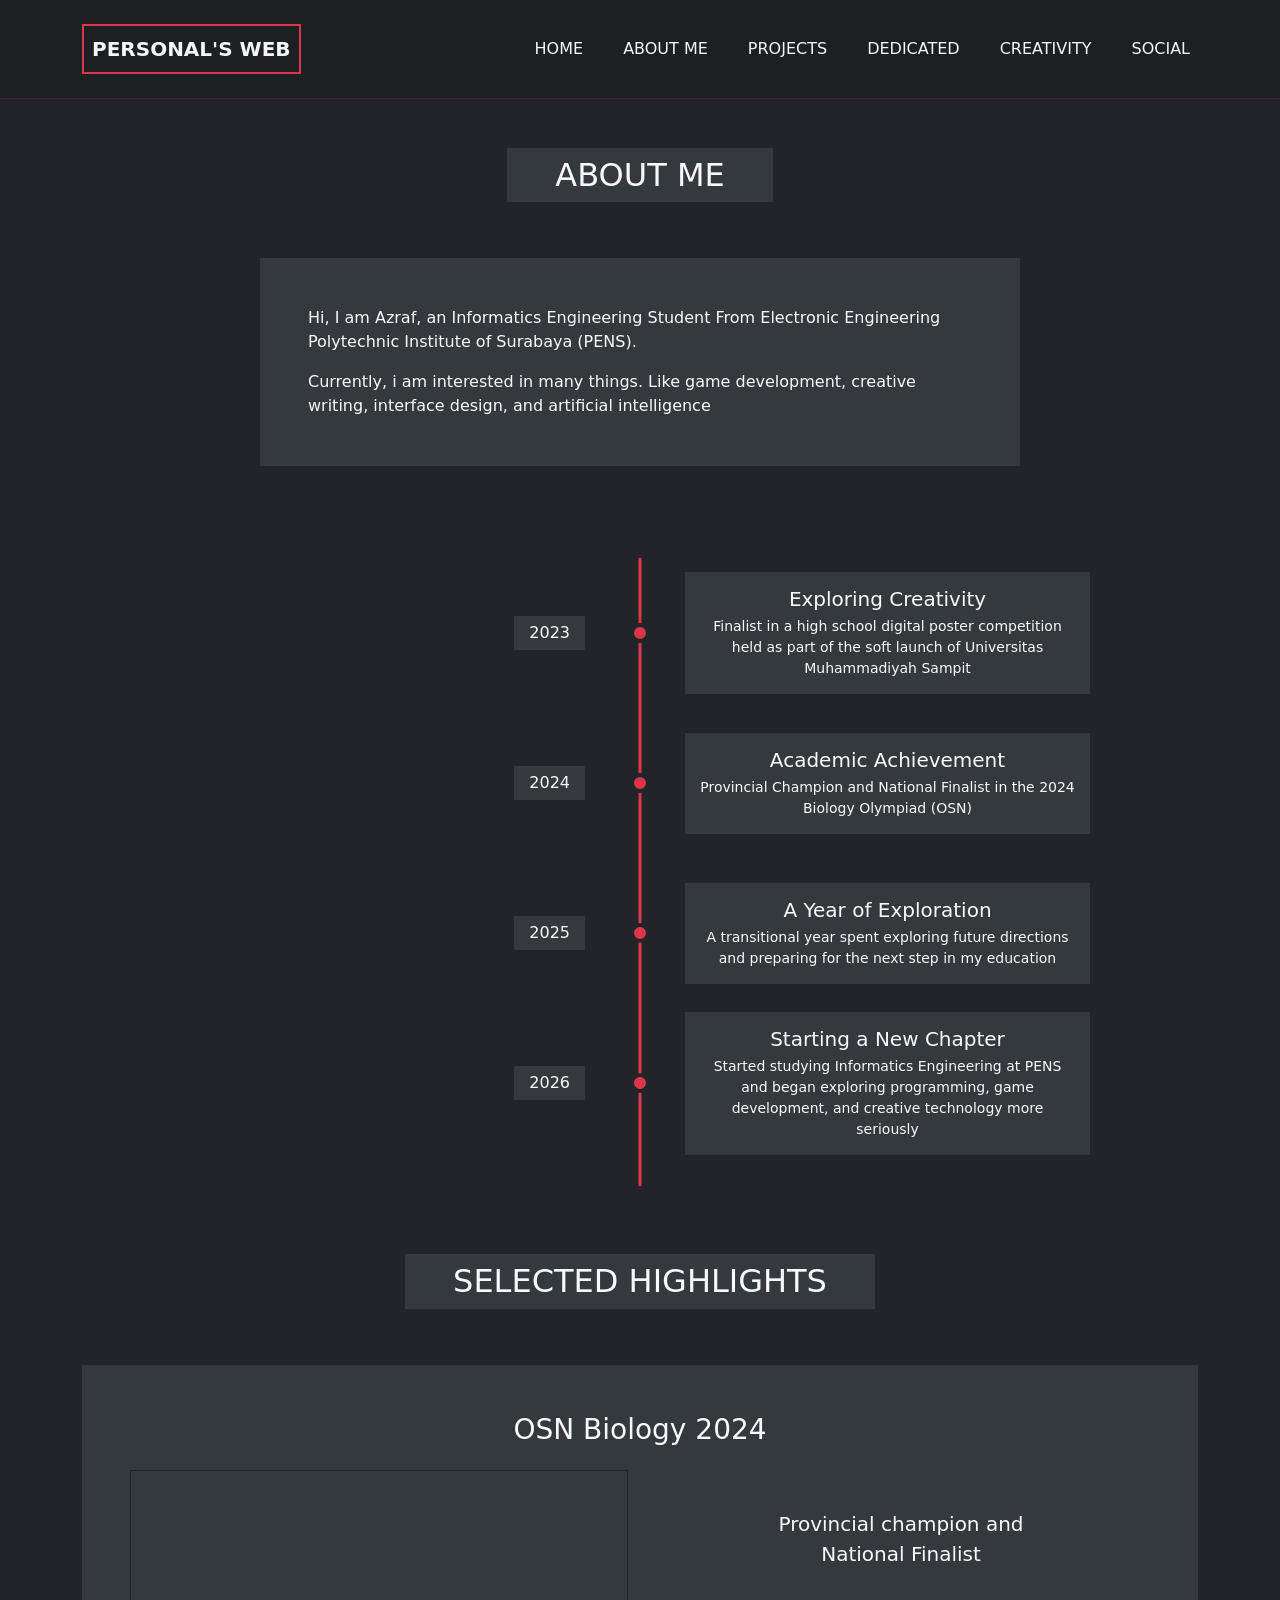
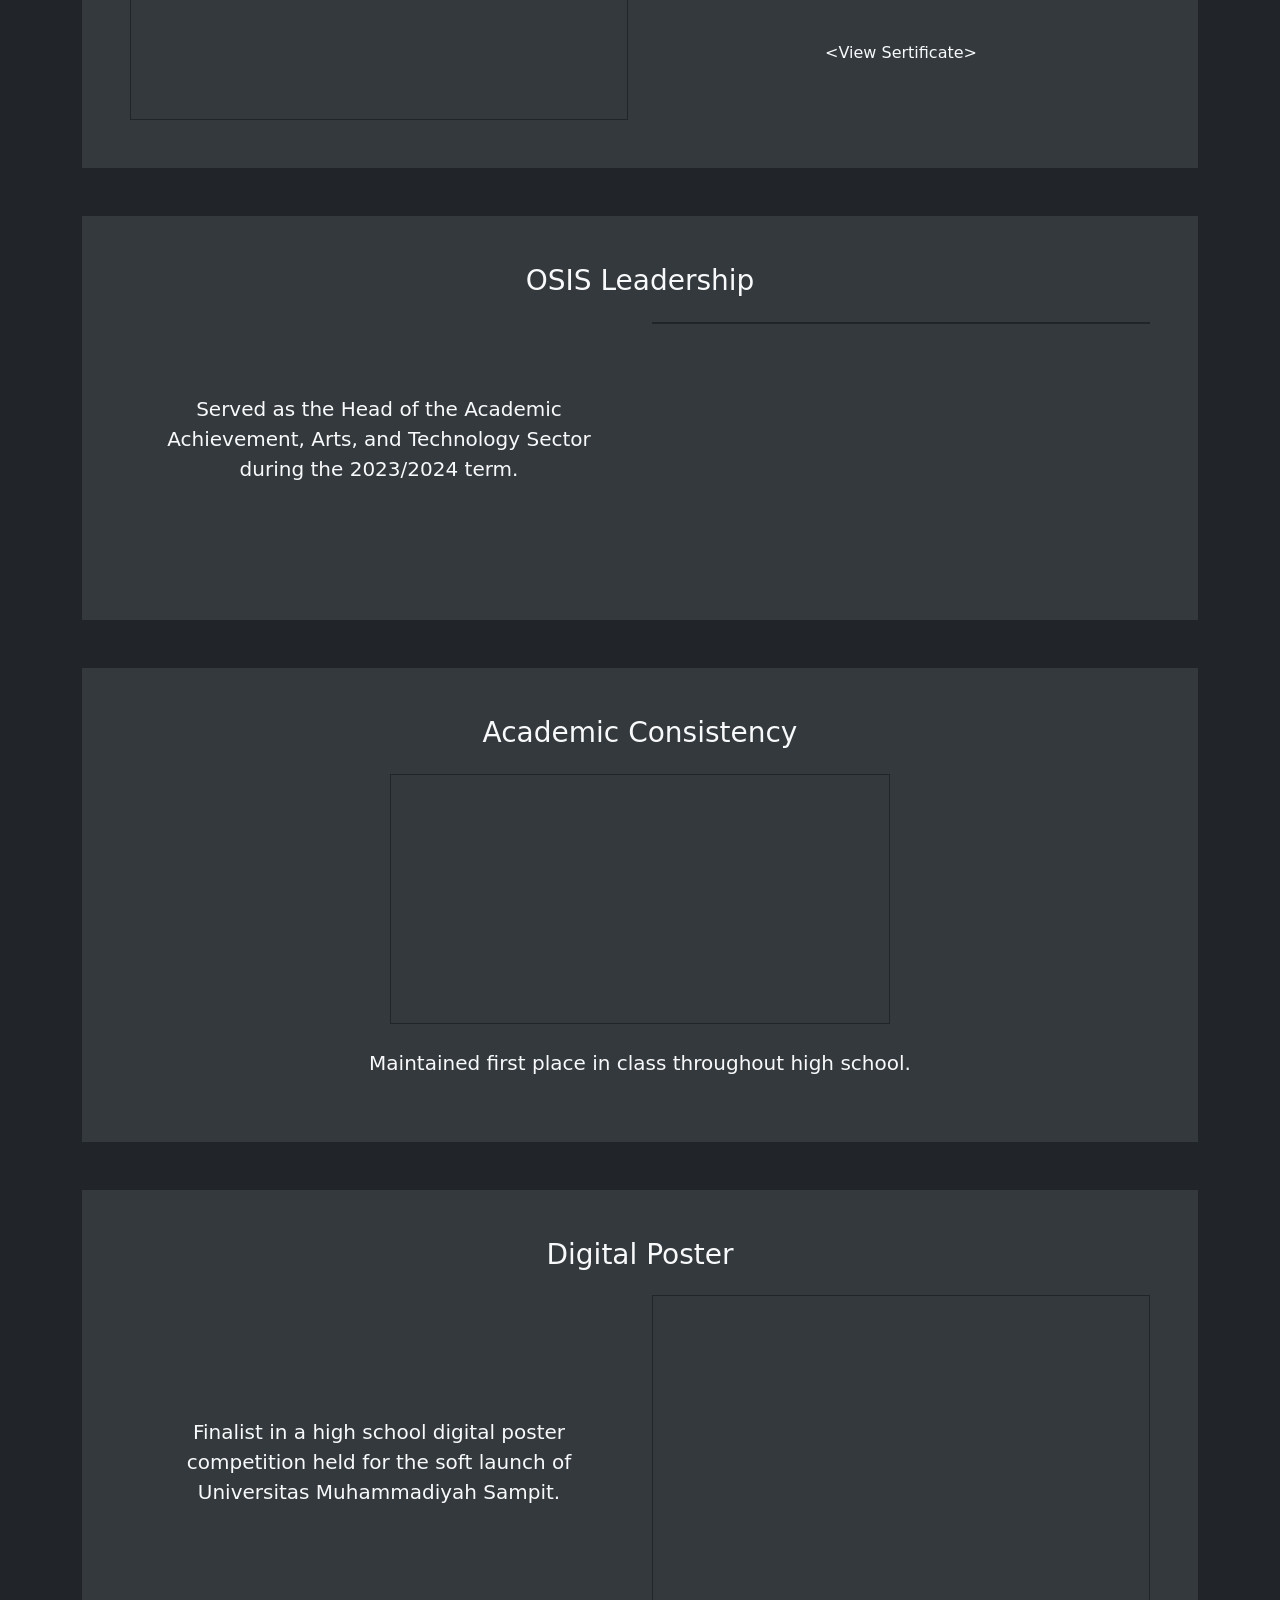
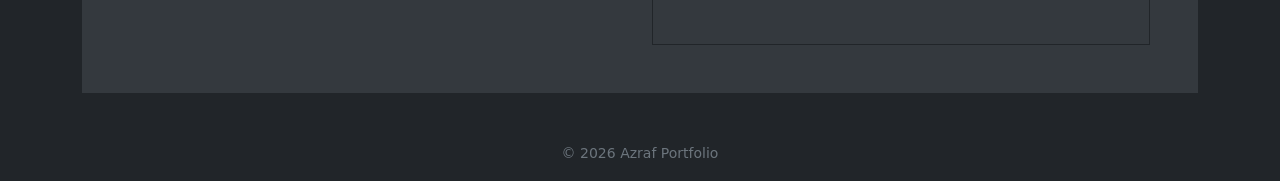
==== commit 517bdde7: "nav can dissapear" ====
--- a/about.html
+++ b/about.html
@@ -211,5 +211,6 @@
     </footer>
 
     <script src="assets/bootstrap-5.3.8-dist/bootstrap-5.3.8-dist/js/bootstrap.bundle.min.js"></script>
+    <script src="global.js"></script>
   </body>
 </html>
--- a/style.css
+++ b/style.css
@@ -1,7 +1,30 @@
+
 header {
-    padding: 10px 20px;
-    border-bottom: 1px solid #ddd;
-    background-color: #17191c;
+    position: fixed;
+    top: 0;
+    left: 0;
+    width: 100%;
+
+    z-index: 1000;
+
+    background-color: rgba(23, 25, 28, 0.4);
+    backdrop-filter: blur(16px);
+    -webkit-backdrop-filter: blur(16px);
+
+    border-bottom: 1px solid rgba(220, 53, 69, 0.25);
+
+    transform: translateY(0);
+    transition: transform 0.3s ease;
+}
+
+/* Navbar disembunyikan */
+header.navbar-hidden {
+    transform: translateY(-100%);
+}
+
+/* Karena header sekarang fixed */
+main {
+    padding-top: 100px;
 }
 .navbar .nav-link {
     color: #f5f5f5;
@@ -149,4 +172,162 @@
         grid-row: 2;
         margin-left: 15px;
     }
+}
+
+
+.projects-header {
+    max-width: 900px;
+    margin-left: auto;
+    margin-right: auto;
+}
+
+.projects-title {
+    display: inline-block;
+}
+
+.projects-description {
+    display: inline-block;
+}
+
+
+.projects-list {
+    max-width: 1100px;
+    margin-left: auto;
+    margin-right: auto;
+}
+
+
+.project-item {
+    position: relative;
+}
+
+
+
+.project-marker {
+    min-height: 300px;
+}
+
+.project-number {
+    width: 50px;
+    height: 50px;
+
+    display: flex;
+    justify-content: center;
+    align-items: center;
+
+    background-color: #212529;
+    color: #dc3545;
+
+    border-radius: 50%;
+
+    font-size: 1.5rem;
+    font-weight: bold;
+
+    box-shadow: 0 0 10px rgba(0, 0, 0, 0.5);
+
+    position: relative;
+    z-index: 2;
+}
+
+
+
+.project-line {
+    width: 25px;
+    flex-grow: 1;
+
+    min-height: 250px;
+
+    background-color: #212529;
+}
+
+
+
+.project-image {
+    min-height: 300px;
+
+    background-color: rgba(108, 117, 125, 0.25);
+}
+
+.project-placeholder {
+    color: #212529;
+}
+
+
+
+.project-tag {
+    display: inline-block;
+
+    background-color: rgba(108, 117, 125, 0.25);
+
+    padding: 0.25rem 0.5rem;
+
+    color: #212529;
+
+    font-size: 0.875rem;
+    font-weight: bold;
+}
+
+
+/* Informasi project */
+.project-info-label {
+    color: #f5f5f5;
+}
+
+.project-info-box {
+    display: flex;
+
+    max-width: 350px;
+
+    background-color: rgba(108, 117, 125, 0.5);
+
+    color: #212529;
+}
+
+.project-info-accent {
+    width: 8px;
+    flex-shrink: 0;
+
+    background-color: #212529;
+}
+
+.project-info-text {
+    padding: 0.25rem 0.5rem;
+
+    font-size: 0.875rem;
+    font-weight: bold;
+}
+
+
+@media (max-width: 767.98px) {
+
+    .project-marker {
+        min-height: 300px;
+    }
+
+    .project-number {
+        width: 45px;
+        height: 45px;
+
+        font-size: 1.25rem;
+    }
+
+    .project-line {
+        width: 20px;
+        min-height: 250px;
+    }
+
+    .project-image {
+        min-height: 250px;
+    }
+
+    .project-info-box {
+        max-width: 100%;
+    }
+
+}
+.project-image-content {
+    width: 100%;
+    height: 100%;
+    object-fit: contain;
+    display: block;
 }
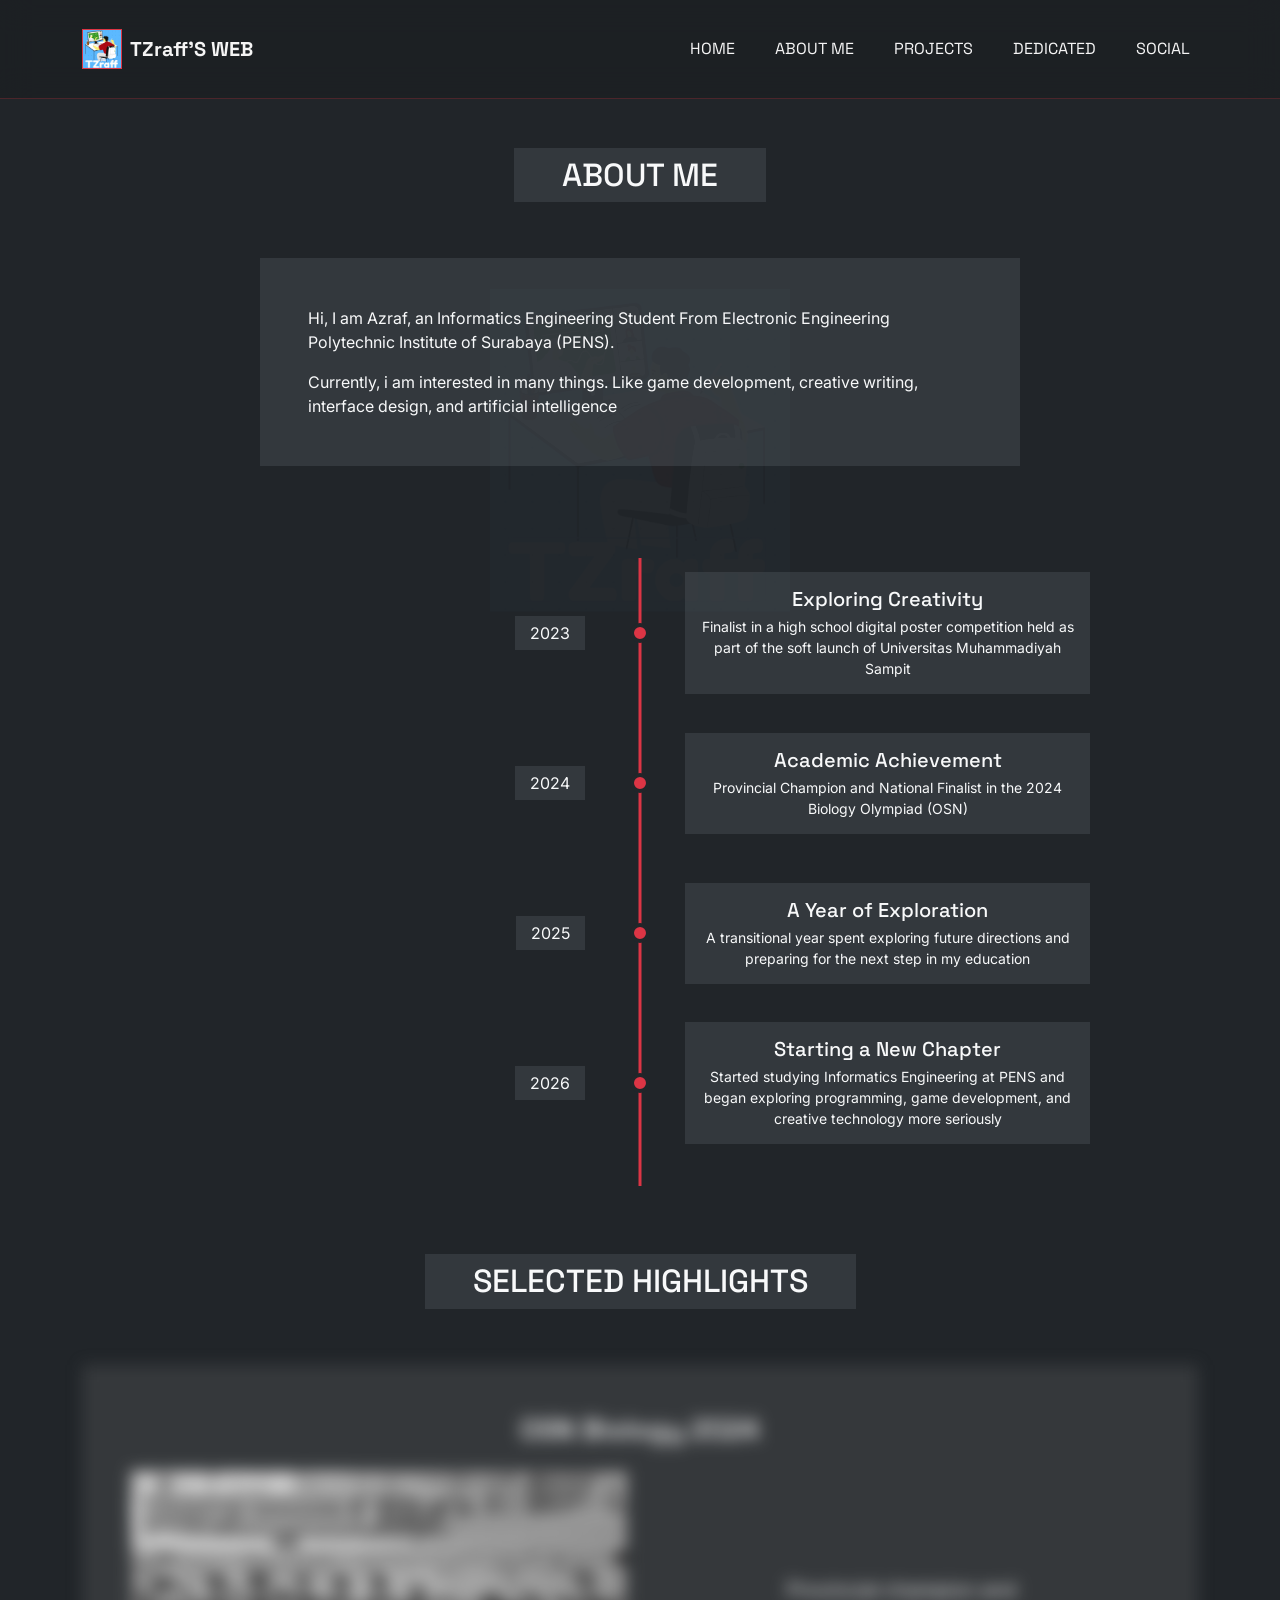
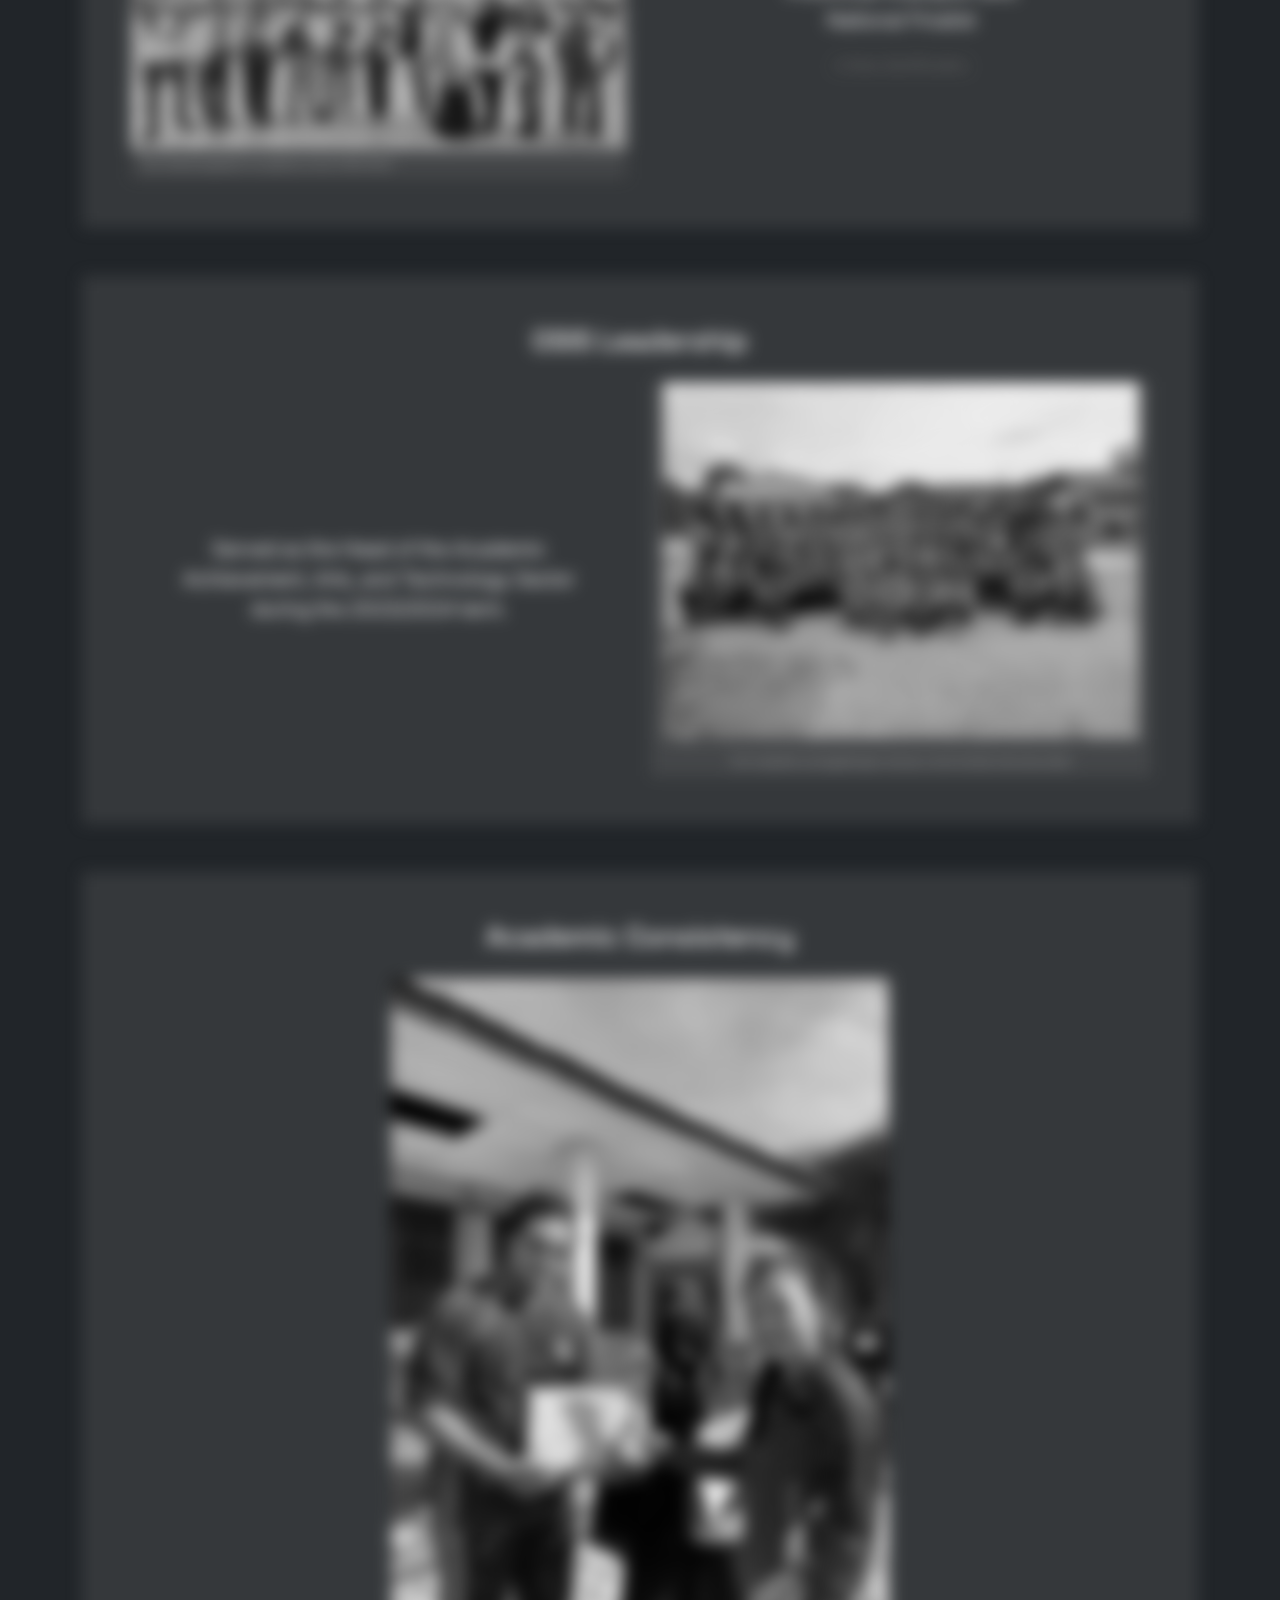
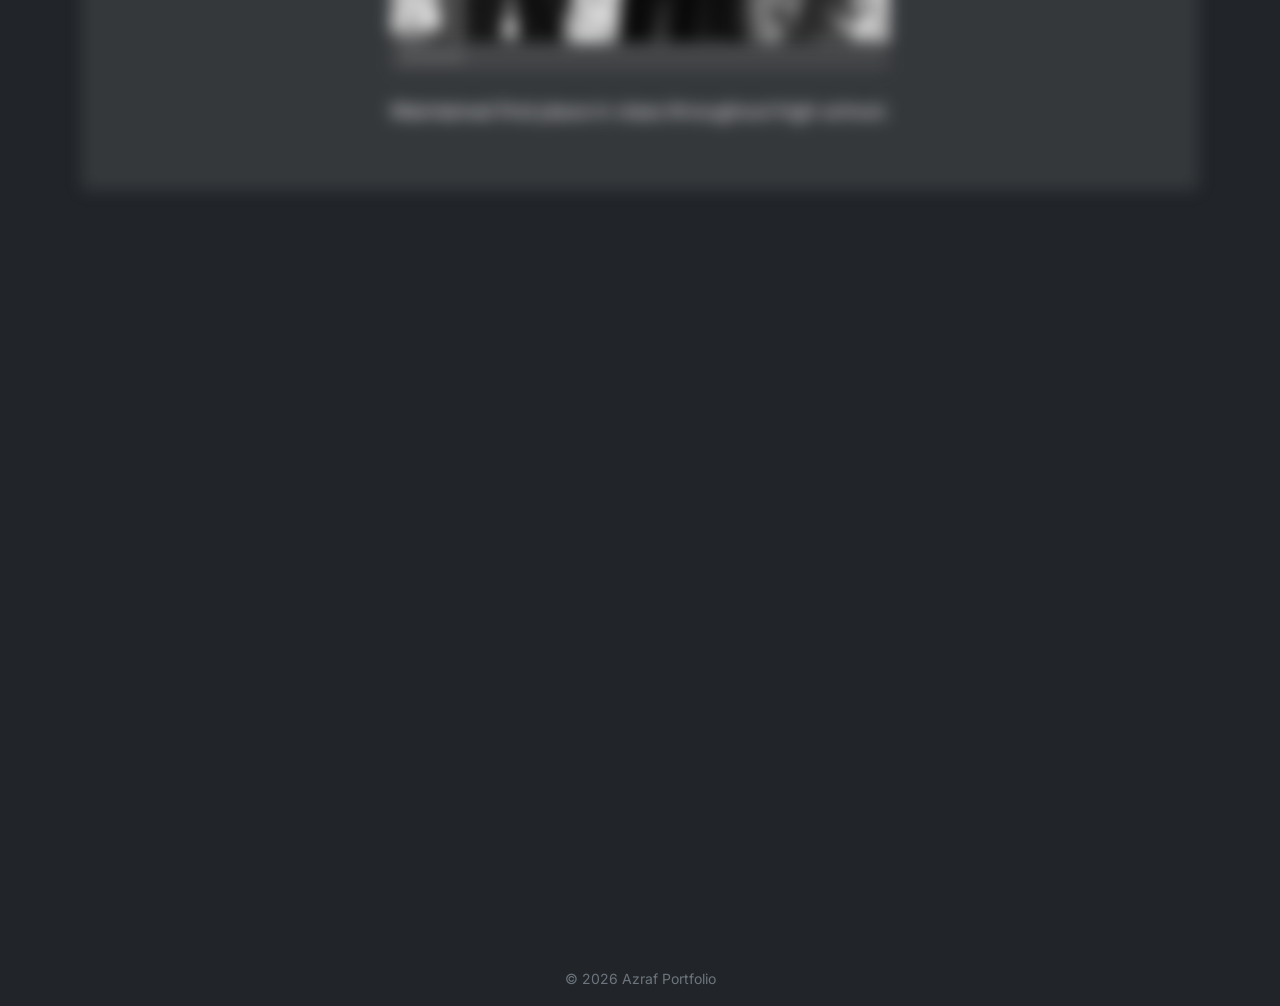
==== commit a96ab7bc: "menambahkan asset, mengubah font, dan memberi efek animasi fade-in fade-out" ====
--- a/about.html
+++ b/about.html
@@ -4,21 +4,25 @@
     <meta charset="utf-8">
     <meta name="viewport" content="width=device-width, initial-scale=1">
     <title>About Me - Azraf's Website</title>
-    <link rel="icon" href="assets/online-student.png">
+    <link rel="icon" href="assets/logo TZraff.jpeg">
     <link href="assets/bootstrap-5.3.8-dist/bootstrap-5.3.8-dist/css/bootstrap.min.css" rel="stylesheet">
     <link rel="stylesheet" href="style.css">
   </head>
   <body class="bg-dark text-light">
-
+<!-- background-web -->
+<div class="background-web">
+    <img src="assets/logo TZraff.jpeg" alt="">
+</div>
     <!-- BAGIAN KEPALA / NAVIGASI -->
     <header>
       <nav class="navbar navbar-expand-lg">
           <div class="container py-3">
 
               <!-- Logo -->
-              <a class="navbar-brand border border-2 border-danger p-2" href="index.html">
-                  <strong>PERSONAL'S WEB</strong>
-              </a>
+              <a class="navbar-brand d-flex align-items-center gap-2" href="index.html">
+    <img src="assets/logo TZraff.jpeg" alt="TZraff Logo" class="navbar-logo">
+    <strong>TZraff'S WEB</strong>
+</a>
 
               <!-- Hamburger -->
               <button class="navbar-toggler" type="button"
@@ -37,7 +41,7 @@
                       <a class="nav-link text-uppercase" href="about.html">ABOUT ME</a>
                       <a class="nav-link text-uppercase" href="projects.html">PROJECTS</a>
                       <a class="nav-link text-uppercase" href="dedicated.html">DEDICATED</a>
-                      <a class="nav-link text-uppercase" href="creativity.html">CREATIVITY</a>
+                      
                       <a class="nav-link text-uppercase" href="social.html">SOCIAL</a>
                   </div>
               </div>
@@ -158,34 +162,51 @@
             <div class="row align-items-center">
                 <div class="col-md-6 mb-4 mb-md-0">
                     <!-- Kotak placeholder untuk gambar sertifikat -->
-                    <div class="foto-about border border-dark w-100" ></div>
+                    <div class="kotak-home border border-dark w-100" >
+                        <img src="assets/osn.jpg" alt="foto keberangkatan ke jakarta untuk OSN 2024">
+                        <p class="photo-caption">foto keberangkatan ke jakarta untuk OSN 2024</p>
+                    </div>
                 </div>
                 <div class="col-md-6 text-center">
                     <p class="fs-5">Provincial champion and<br>National Finalist</p> <!--[cite: 2]-->
-                    <p class="mt-5 pt-4">&lt;View Sertificate&gt;</p> <!--[cite: 2]-->
-                </div>
-            </div>
-        </section>
-
-        <!-- HIGHLIGHT 2: OSIS Leadership -->
-        <section class="bg-secondary bg-opacity-25 p-4 p-md-5 mb-5">
-            <h3 class="text-center mb-4">OSIS Leadership</h3> <!--[cite: 2]-->
-            <div class="row align-items-center">
-                <!-- Teks di kiri pada layar besar, di atas pada layar kecil -->
-                <div class="col-md-6 order-2 order-md-1 text-center px-md-5 mt-4 mt-md-0">
-                    <p class="fs-5">Served as the Head of the Academic Achievement, Arts, and Technology Sector during the 2023/2024 term.</p> <!--[cite: 2]-->
-                </div>
-                <!-- Gambar di kanan -->
-                <div class="foto-about col-md-6 order-1 order-md-2">
-                    <div class="border border-dark w-100" ></div>
-                </div>
-            </div>
-        </section>
+                    <a class="mt-5 pt-4" href="assets/Salinan piagam azraf Muammar osnp biologi 2024.pdf" target="_blank">&lt;View Sertificate&gt;</a> <!--[cite: 2]-->
+                </div>
+            </div>
+        </section>
+
+   <!-- HIGHLIGHT 2: OSIS Leadership -->
+<!-- HIGHLIGHT 2: OSIS Leadership -->
+<!-- HIGHLIGHT 2: OSIS Leadership -->
+<!-- HIGHLIGHT 2: OSIS Leadership -->
+<section class="bg-secondary bg-opacity-25 p-4 p-md-5 mb-5">
+    <h3 class="text-center mb-4">OSIS Leadership</h3>
+    <div class="row align-items-stretch"> <!-- align-items-stretch memastikan kedua kolom memiliki tinggi yang SAMA -->
+        
+        <!-- KOLOM TEKS (Ditambahkan class custom kita) -->
+        <div class="col-md-6 order-2 order-md-1 px-md-5 mt-4 mt-md-0 kolom-teks-tengah">
+            <p class="fs-5 m-0">Served as the Head of the Academic Achievement, Arts, and Technology Sector during the 2023/2024 term.</p>
+        </div>
+        
+        <!-- KOLOM GAMBAR (Kembali ke struktur awal Anda yang rapi) -->
+        <div class="kotak-home col-md-6 order-1 order-md-2">
+            <div class="border border-dark w-100 p-2 bg-white">
+                <img src="assets/osis.jpeg" alt="foto kegiatan penggalangan donasi untuk korban bencana alam">
+                <p class="photo-caption m-0 mt-2 text-center">foto kegiatan penggalangan donasi untuk korban bencana alam</p>
+            </div>
+        </div>
+
+    </div>
+</section>
+
+
 
         <!-- HIGHLIGHT 3: Academic Consistency -->
         <section class="bg-secondary bg-opacity-25 p-4 p-md-5 mb-5 text-center">
             <h3 class="mb-4">Academic Consistency</h3> <!--[cite: 2]-->
-            <div class="foto-about-academic-consistency border border-dark mx-auto mb-4"></div>
+            <div class="kotak-home border border-dark mx-auto mb-4">
+                <img src="assets/academic.jpg" alt="penyerahan">
+                <p class="photo-caption">penyerahan</p>
+            </div>
             <p class="fs-5">Maintained first place in class throughout high school.</p> <!--[cite: 2]-->
         </section>
 
@@ -198,7 +219,10 @@
                 </div>
                 <div class="col-md-6 order-1 order-md-2">
                     <!-- Kotak placeholder lebih tinggi untuk poster -->
-                    <div class="poster-lomba border border-dark w-100"></div>
+                    <div class="kotak-home border border-dark w-100">
+                       <img src="assets/digital poster.webp" alt="hasil karya poster">
+                       <p class="photo-caption">hasil karya poster</p>
+                    </div>
                 </div>
             </div>
         </section>
--- a/style.css
+++ b/style.css
@@ -1,10 +1,39 @@
+/* =========================================
+   GLOBAL TYPOGRAPHY
+   ========================================= */
+
+@import url('https://fonts.googleapis.com/css2?family=Inter:wght@400;500;600;700&family=JetBrains+Mono:wght@400;500;600;700&family=Space+Grotesk:wght@400;500;600;700&display=swap');
+
+body {
+    font-family: 'Inter', sans-serif;
+}
+
+h1,
+h2,
+h3,
+h4,
+h5,
+h6,
+.navbar,
+.heading-box,
+.title-box-gray,
+.game-title {
+    font-family: 'Space Grotesk', sans-serif;
+}
+
+.page-monospace {
+    font-family: 'JetBrains Mono', monospace;
+}
+
+/* =========================================
+   HEADER & NAVBAR
+   ========================================= */
 
 header {
     position: fixed;
     top: 0;
     left: 0;
     width: 100%;
-
     z-index: 1000;
 
     background-color: rgba(23, 25, 28, 0.4);
@@ -17,30 +46,62 @@
     transition: transform 0.3s ease;
 }
 
-/* Navbar disembunyikan */
 header.navbar-hidden {
     transform: translateY(-100%);
 }
 
-/* Karena header sekarang fixed */
 main {
     padding-top: 100px;
 }
+
 .navbar .nav-link {
     color: #f5f5f5;
 }
+
 .navbar .nav-link:hover {
     color: #dc3545;
 }
+
+.navbar .nav-link.active {
+    color: #ffffff;
+}
+.navbar-logo {
+    width: 40px;
+    height: 40px;
+    object-fit: cover;
+    border: 1px solid #dc3545;
+}
 .navbar .navbar-brand {
     color: #f5f5f5;
 }
+
 .navbar-toggler-icon {
     background-image: url("data:image/svg+xml,%3csvg xmlns='http://www.w3.org/2000/svg' viewBox='0 0 30 30'%3e%3cpath stroke='rgba%28255,255,255,1%29' stroke-linecap='round' stroke-miterlimit='10' stroke-width='2' d='M4 7h22M4 15h22M4 23h22'/%3e%3c/svg%3e");
 }
 
+.scroll-reveal {
+    opacity: 0;
+    filter: blur(8px) grayscale(1);
+    transform: translateY(25px) scale(0.99);
+
+    transition:
+        opacity 0.7s ease,
+        filter 0.7s ease,
+        transform 0.7s ease;
+}
+
+.scroll-reveal.show {
+    opacity: 1;
+    filter: blur(0) grayscale(0);
+    transform: translateY(0) scale(1);
+}
+/* =========================================
+   GENERAL / ABOUT
+   ========================================= */
+
 .col-md-4 .card {
     color: #f5f5f5;
+    text-decoration: none;
 }
 
 .foto-about {
@@ -51,7 +112,6 @@
     width: 100%;
     max-width: 500px;
     height: 250px;
-
 }
 
 .poster-lomba {
@@ -59,10 +119,52 @@
 }
 
 .kotak-home {
-    height: 400px;
-}
-
-
+    display: flex;
+    flex-direction: column;
+    background-color: rgba(108, 117, 125, 0.25);
+    max-width: 500px;   /* Atur angka ini (misal: 400px atau 500px) sesuai ukuran kecil yang Anda inginkan */
+    margin: 0 auto;
+}
+
+.kotak-home img {
+    width: 100%;
+    height: auto;
+    display: block;
+}
+
+
+.kotak-home .border {
+    height: 100%;
+    display: flex;
+    flex-direction: column;
+    justify-content: space-between;
+    background-color: transparent !important;
+    border: none !important;
+    padding: 0 !important; /* Menghilangkan jarak putih di sekeliling gambar */
+
+}
+
+.kolom-teks-tengah {
+    display: flex;
+    align-items: center;
+    justify-content: center;
+    text-align: center;
+}
+
+.photo-caption {
+    display: block;
+    width: 100%;
+
+    margin: 0;
+    padding: 6px 10px;
+
+    color: rgba(245, 245, 245, 0.55);
+    font-size: 0.7rem;
+    text-align: left;
+}
+/* =========================================
+   TIMELINE
+   ========================================= */
 
 .timeline {
     position: relative;
@@ -70,27 +172,27 @@
     padding: 20px 0;
 }
 
-/* Garis vertikal utama */
 .timeline-track {
     position: absolute;
     top: 20px;
     bottom: 20px;
     left: 50%;
     width: 3px;
+
     background-color: #dc3545;
+
     transform: translateX(-50%);
 }
 
-/* Satu item timeline */
 .timeline-item {
     display: grid;
     grid-template-columns: 1fr 60px 1fr;
     align-items: center;
+
     position: relative;
     min-height: 150px;
 }
 
-/* Tahun */
 .timeline-year {
     text-align: right;
     padding-right: 25px;
@@ -98,34 +200,38 @@
 
 .timeline-year span {
     display: inline-block;
-    background-color: rgba(108, 117, 125, 0.25);
+
+    background-color: rgba(108, 117, 125, 0.25);
+
     padding: 5px 15px;
 }
 
-/* Area bulatan */
 .timeline-marker {
     display: flex;
     justify-content: center;
     align-items: center;
+
     position: relative;
     z-index: 2;
 }
 
-/* Bulatan merah */
 .timeline-dot {
     width: 20px;
     height: 20px;
+
     border-radius: 50%;
+
     background-color: #dc3545;
     border: 4px solid #212529;
 }
 
-/* Kotak informasi */
 .timeline-content {
     background-color: rgba(108, 117, 125, 0.25);
+
     padding: 15px;
+    margin-left: 15px;
+
     text-align: center;
-    margin-left: 15px;
 }
 
 .timeline-content h5 {
@@ -138,7 +244,390 @@
 }
 
 
+/* =========================================
+   PROJECTS - GENERAL
+   ========================================= */
+
+.projects-header {
+    max-width: 900px;
+
+    margin-left: auto;
+    margin-right: auto;
+}
+
+.projects-title,
+.projects-description {
+    display: inline-block;
+}
+
+.projects-list {
+    max-width: 1100px;
+
+    margin-left: auto;
+    margin-right: auto;
+}
+
+.project-item {
+    position: relative;
+}
+
+.project-marker {
+    min-height: 300px;
+}
+
+.project-number {
+    width: 50px;
+    height: 50px;
+
+    display: flex;
+    justify-content: center;
+    align-items: center;
+
+    position: relative;
+    z-index: 2;
+
+    background-color: #212529;
+    color: #dc3545;
+
+    border-radius: 50%;
+
+    font-size: 1.5rem;
+    font-weight: bold;
+
+    box-shadow: 0 0 10px rgba(0, 0, 0, 0.5);
+}
+
+.project-line {
+    width: 25px;
+    min-height: 250px;
+
+    flex-grow: 1;
+
+    background-color: #212529;
+}
+
+.project-image {
+    min-height: 300px;
+
+    background-color: rgba(108, 117, 125, 0.25);
+}
+
+.project-image-content {
+    width: 100%;
+    height: 100%;
+
+    display: block;
+
+    object-fit: contain;
+}
+
+.project-placeholder {
+    color: #212529;
+}
+
+.project-tag {
+    display: inline-block;
+
+    background-color: rgba(108, 117, 125, 0.25);
+
+    padding: 0.25rem 0.5rem;
+
+    color: rgb(225, 125, 125);
+
+    font-size: 0.875rem;
+    font-weight: bold;
+}
+
+
+/* =========================================
+   PROJECT INFORMATION
+   ========================================= */
+
+.project-info-label {
+    color: #f5f5f5;
+}
+
+.project-info-text {
+    padding: 0.25rem 0.5rem;
+
+    color: rgb(225, 125, 125);
+
+    font-size: 0.875rem;
+    font-weight: bold;
+}
+
+.project-info-box {
+    display: flex;
+
+    max-width: 350px;
+
+    background-color: rgba(108, 117, 125, 0.5);
+
+    color: #212529;
+}
+
+.project-info-accent {
+    width: 8px;
+    flex-shrink: 0;
+
+    background-color: #212529;
+}
+
+
+/* =========================================
+   THE CLOSED EYES
+   ========================================= */
+
+/*
+.page-monospace {
+    font-family: 'Courier New', Courier, monospace;
+}
+
+.page-monospace p,
+.page-monospace h1,
+.page-monospace h2,
+.page-monospace h3,
+.page-monospace h4,
+.page-monospace h5 {
+    letter-spacing: 0.5px;
+}
+*/
+
+
+/* ---------- Typography & Title ---------- */
+
+.title-box-gray {
+    display: inline-block;
+
+    background-color: rgba(108, 117, 125, 0.5);
+
+    padding: 0.2rem 2.5rem;
+
+    font-weight: bold;
+    font-size: 1.25rem;
+    letter-spacing: 3px;
+}
+
+.game-title {
+    font-size: 2.5rem;
+    font-weight: bold;
+    letter-spacing: 4px;
+}
+
+.subtitle-box-inverted {
+    display: inline-block;
+
+    background-color: #f5f5f5;
+    color: #212529;
+
+    padding: 2px 10px;
+
+    font-size: 0.85rem;
+    font-weight: bold;
+}
+
+.tracking-wide {
+    letter-spacing: 2px;
+}
+
+.heading-box {
+    display: inline-block;
+
+    background-color: rgba(108, 117, 125, 0.5);
+
+    padding: 0.5rem 3rem;
+
+    font-weight: bold;
+    font-size: 1.1rem;
+    letter-spacing: 2px;
+}
+
+.content-box-gray {
+    max-width: 900px;
+
+    background-color: rgba(108, 117, 125, 0.25);
+
+    padding: 2.5rem;
+}
+
+
+/* ---------- Dividers ---------- */
+
+.divider-thick {
+    width: 100%;
+    height: 40px;
+
+    display: flex;
+    align-items: center;
+
+    position: relative;
+
+    background-color: #111;
+}
+
+.divider-thick::after {
+    content: "";
+
+    width: 100%;
+    height: 8px;
+
+    background-color: #dc3545;
+}
+
+.divider-barbell {
+    width: 100%;
+    height: 8px;
+
+    position: relative;
+
+    margin: 5rem 0;
+
+    background-color: #dc3545;
+
+    border-radius: 4px;
+}
+
+.divider-barbell::before,
+.divider-barbell::after {
+    content: "";
+
+    width: 35px;
+    height: 35px;
+
+    position: absolute;
+    top: 50%;
+
+    background-color: #111;
+
+    border-radius: 50%;
+
+    transform: translateY(-50%);
+}
+
+.divider-barbell::before {
+    left: -10px;
+}
+
+.divider-barbell::after {
+    right: -10px;
+}
+
+
+/* ---------- Flowchart ---------- */
+
+.flowchart-wrapper {
+    max-width: 700px;
+}
+
+.flowchart-pill {
+    display: inline-block;
+
+    min-width: 180px;
+
+    background-color: rgba(108, 117, 125, 0.5);
+
+    padding: 12px 30px;
+
+    border-radius: 50px;
+
+    font-weight: bold;
+
+    text-align: center;
+}
+
+.flowchart-line-vertical,
+.flowchart-line-vertical-drop {
+    width: 1px;
+    height: 35px;
+
+    background-color: #f5f5f5;
+}
+
+.flowchart-line-vertical {
+    margin: 0 auto;
+}
+
+.flowchart-line-horizontal {
+    width: 60%;
+    height: 35px;
+
+    position: relative;
+    margin: 0 auto;
+
+    background-color: transparent;
+}
+
+.flowchart-line-horizontal::before {
+    content: "";
+
+    position: absolute;
+    top: 0;
+    left: 0;
+
+    width: 100%;
+    height: 1px;
+
+    background-color: #f5f5f5;
+}
+
+.flowchart-branches .flowchart-branch {
+    width: 45%;
+}
+
+
+/* ---------- Info Cards & Placeholders ---------- */
+
+.info-card {
+    height: 100%;
+
+    display: flex;
+    flex-direction: column;
+    justify-content: center;
+
+    background-color: rgba(108, 117, 125, 0.25);
+
+    padding: 1.5rem 1rem;
+
+    text-align: center;
+}
+
+.info-card h5 {
+    font-weight: bold;
+    font-size: 1rem;
+}
+
+.info-card p {
+    font-size: 0.85rem;
+    margin-bottom: 0;
+}
+
+.placeholder-box {
+    min-height: 250px;
+
+    display: flex;
+    align-items: center;
+    justify-content: center;
+
+    background-color: rgba(108, 117, 125, 0.25);
+
+    color: #f5f5f5;
+
+    font-size: 1.2rem;
+    font-weight: bold;
+}
+
+.placeholder-box-tall {
+    min-height: 400px;
+}
+
+
+/* =========================================
+   RESPONSIVE - MAX WIDTH 767.98px
+   ========================================= */
+
 @media (max-width: 767.98px) {
+
+    /* ---------- Timeline ---------- */
 
     .timeline {
         padding-left: 20px;
@@ -158,8 +647,10 @@
     .timeline-year {
         grid-column: 2;
         grid-row: 1;
+
+        padding: 0 0 8px 15px;
+
         text-align: left;
-        padding: 0 0 8px 15px;
     }
 
     .timeline-marker {
@@ -170,135 +661,12 @@
     .timeline-content {
         grid-column: 2;
         grid-row: 2;
+
         margin-left: 15px;
     }
-}
-
-
-.projects-header {
-    max-width: 900px;
-    margin-left: auto;
-    margin-right: auto;
-}
-
-.projects-title {
-    display: inline-block;
-}
-
-.projects-description {
-    display: inline-block;
-}
-
-
-.projects-list {
-    max-width: 1100px;
-    margin-left: auto;
-    margin-right: auto;
-}
-
-
-.project-item {
-    position: relative;
-}
-
-
-
-.project-marker {
-    min-height: 300px;
-}
-
-.project-number {
-    width: 50px;
-    height: 50px;
-
-    display: flex;
-    justify-content: center;
-    align-items: center;
-
-    background-color: #212529;
-    color: #dc3545;
-
-    border-radius: 50%;
-
-    font-size: 1.5rem;
-    font-weight: bold;
-
-    box-shadow: 0 0 10px rgba(0, 0, 0, 0.5);
-
-    position: relative;
-    z-index: 2;
-}
-
-
-
-.project-line {
-    width: 25px;
-    flex-grow: 1;
-
-    min-height: 250px;
-
-    background-color: #212529;
-}
-
-
-
-.project-image {
-    min-height: 300px;
-
-    background-color: rgba(108, 117, 125, 0.25);
-}
-
-.project-placeholder {
-    color: #212529;
-}
-
-
-
-.project-tag {
-    display: inline-block;
-
-    background-color: rgba(108, 117, 125, 0.25);
-
-    padding: 0.25rem 0.5rem;
-
-    color: #212529;
-
-    font-size: 0.875rem;
-    font-weight: bold;
-}
-
-
-/* Informasi project */
-.project-info-label {
-    color: #f5f5f5;
-}
-
-.project-info-box {
-    display: flex;
-
-    max-width: 350px;
-
-    background-color: rgba(108, 117, 125, 0.5);
-
-    color: #212529;
-}
-
-.project-info-accent {
-    width: 8px;
-    flex-shrink: 0;
-
-    background-color: #212529;
-}
-
-.project-info-text {
-    padding: 0.25rem 0.5rem;
-
-    font-size: 0.875rem;
-    font-weight: bold;
-}
-
-
-@media (max-width: 767.98px) {
+
+
+    /* ---------- Projects ---------- */
 
     .project-marker {
         min-height: 300px;
@@ -324,10 +692,139 @@
         max-width: 100%;
     }
 
-}
-.project-image-content {
-    width: 100%;
-    height: 100%;
-    object-fit: contain;
+
+    /* ---------- The Closed Eyes ---------- */
+
+    .flowchart-line-horizontal {
+        width: 80%;
+    }
+
+    .game-title {
+        font-size: 2rem;
+    }
+}
+
+/* =========================================
+   STYLE KHUSUS HALAMAN: SOCIAL
+   ========================================= */
+
+/* Class Font Monospace (Jika belum ada dari halaman sebelumnya) */
+
+.tracking-wide {
+    letter-spacing: 2px;
+}
+.heading-box {
+    display: inline-block;
+    background-color: rgba(108, 117, 125, 0.5);
+    padding: 0.5rem 3rem;
+    font-weight: bold;
+    font-size: 1.1rem;
+    letter-spacing: 2px;
+}
+
+/* Kotak Terminal Status */
+.social-terminal {
+    background-color: rgba(108, 117, 125, 0.25);
+    padding: 2rem;
+    max-width: 550px;
+}
+
+/* Area Wrapper Zig-zag */
+.social-wrapper {
+    max-width: 800px;
+}
+
+/* Kartu Detail Sosial Media */
+.social-card {
+    background-color: rgba(108, 117, 125, 0.25);
+    padding: 1.5rem 2rem;
+    width: 100%;
+    max-width: 450px;
+}
+
+/* Angka Bulat di sebelah Kartu */
+.social-number {
+    width: 55px;
+    height: 55px;
+    background-color: #212529;
+    color: #dc3545;
+    border-radius: 50%;
+    display: flex;
+    justify-content: center;
+    align-items: center;
+    font-size: 1.5rem;
+    font-weight: bold;
+    flex-shrink: 0;
+    box-shadow: 0 0 10px rgba(0, 0, 0, 0.5);
+}
+
+/* Responsive: Memperbaiki tata letak di Layar HP (Mobile) */
+@media (max-width: 767.98px) {
+    /* Membuat item sebelah kanan berubah orientasi agar seragam rata kiri di HP */
+    .social-item-right {
+        flex-direction: row-reverse;
+        justify-content: flex-start !important;
+    }
+    
+    /* Memindahkan margin angka bulat ketika dibalik */
+    .social-item-right .social-number {
+        margin-left: 0 !important;
+        margin-right: 1rem !important;
+    }
+    
+    .social-item-left .social-number {
+        margin-right: 1rem !important;
+    }
+
+    .social-card {
+        padding: 1.2rem;
+    }
+}
+
+
+
+.background-web {
+    position: fixed;
+
+    top: 50%;
+    left: 50%;
+
+    width: 300px;
+
+    transform: translate(-50%, -50%);
+
+    opacity: 0.02;
+    pointer-events: none;
+
+    z-index: -1;
+}
+
+.background-web img {
     display: block;
+
+    width: 100%;
+    height: auto;
+}
+.social-wrapper {
+    position: relative;
+}
+.social-wrapper::before,
+.social-wrapper::after {
+    content: "";
+
+    position: absolute;
+    top: 0;
+    bottom: 0;
+
+    width: 3px;
+
+    background-color: #dc3545;
+}
+
+.social-wrapper::before {
+    left: -30px;
+}
+
+.social-wrapper::after {
+    right: -30px;
 }
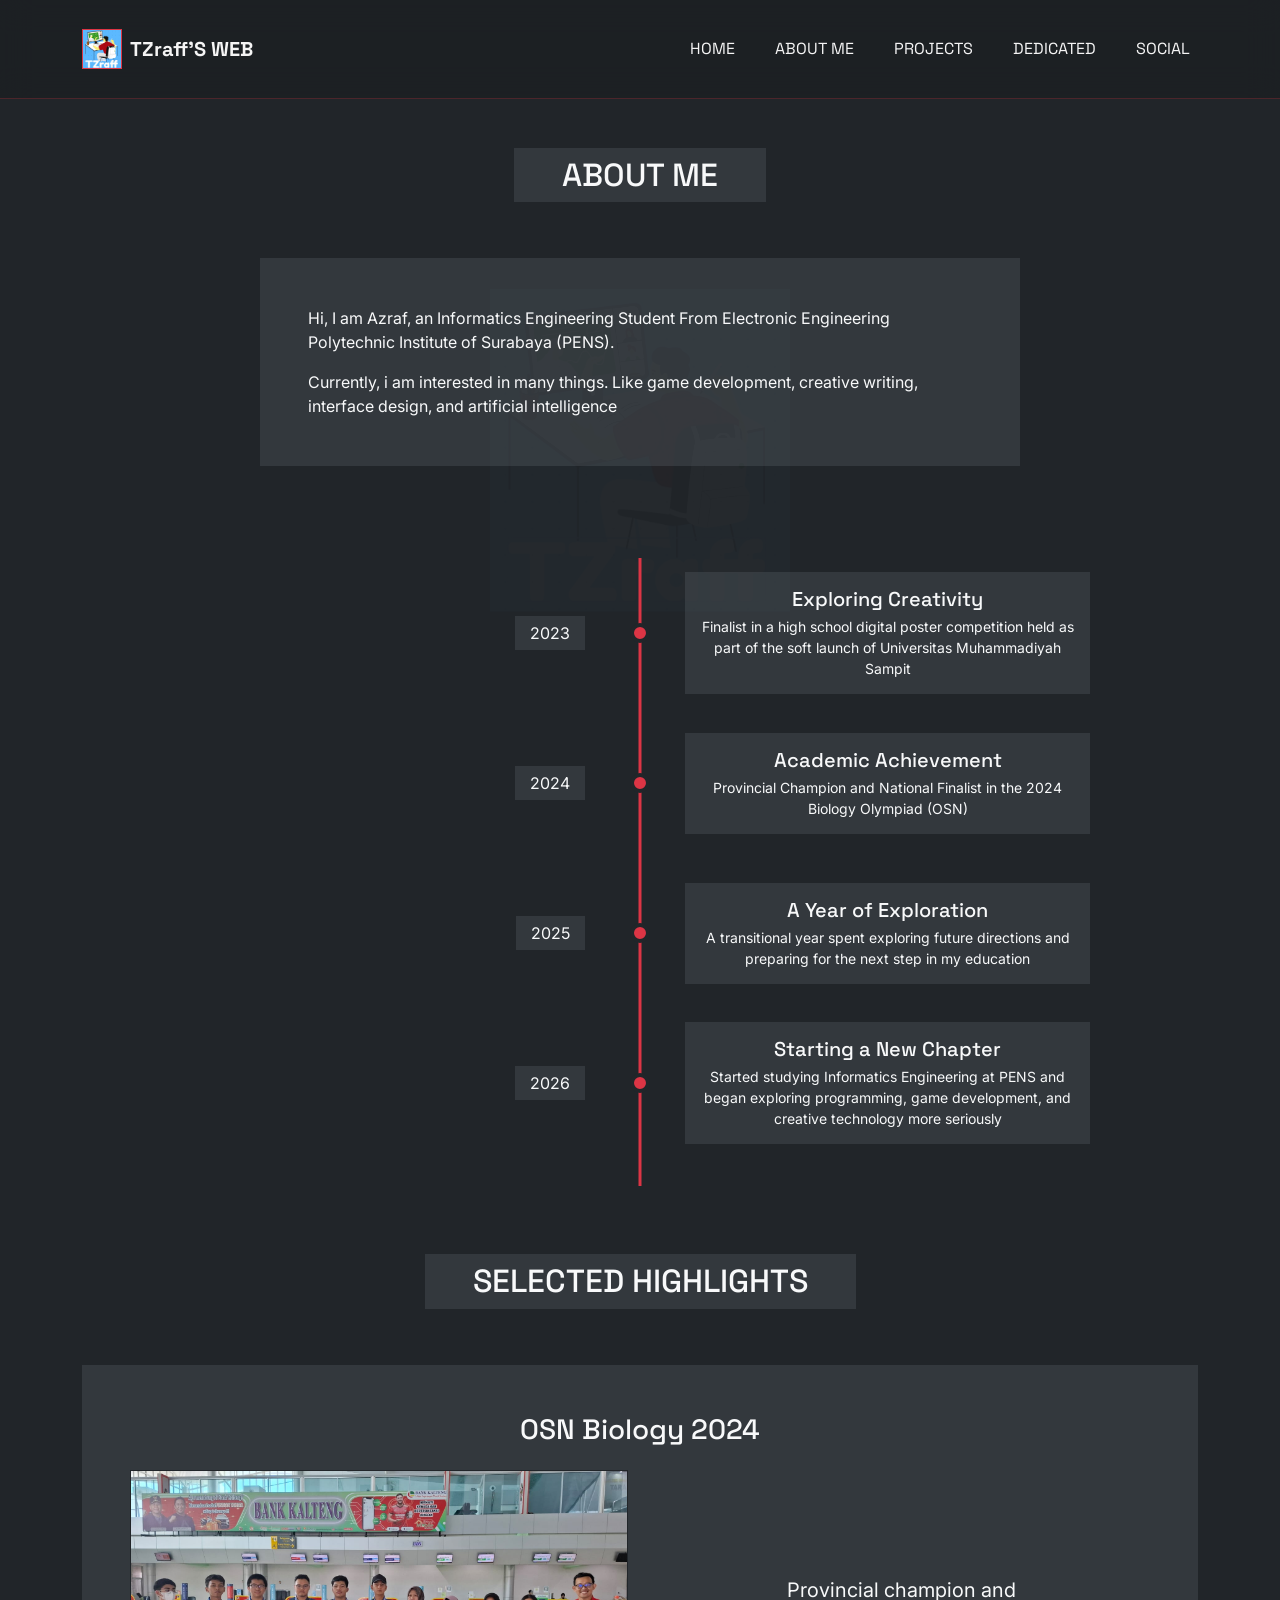
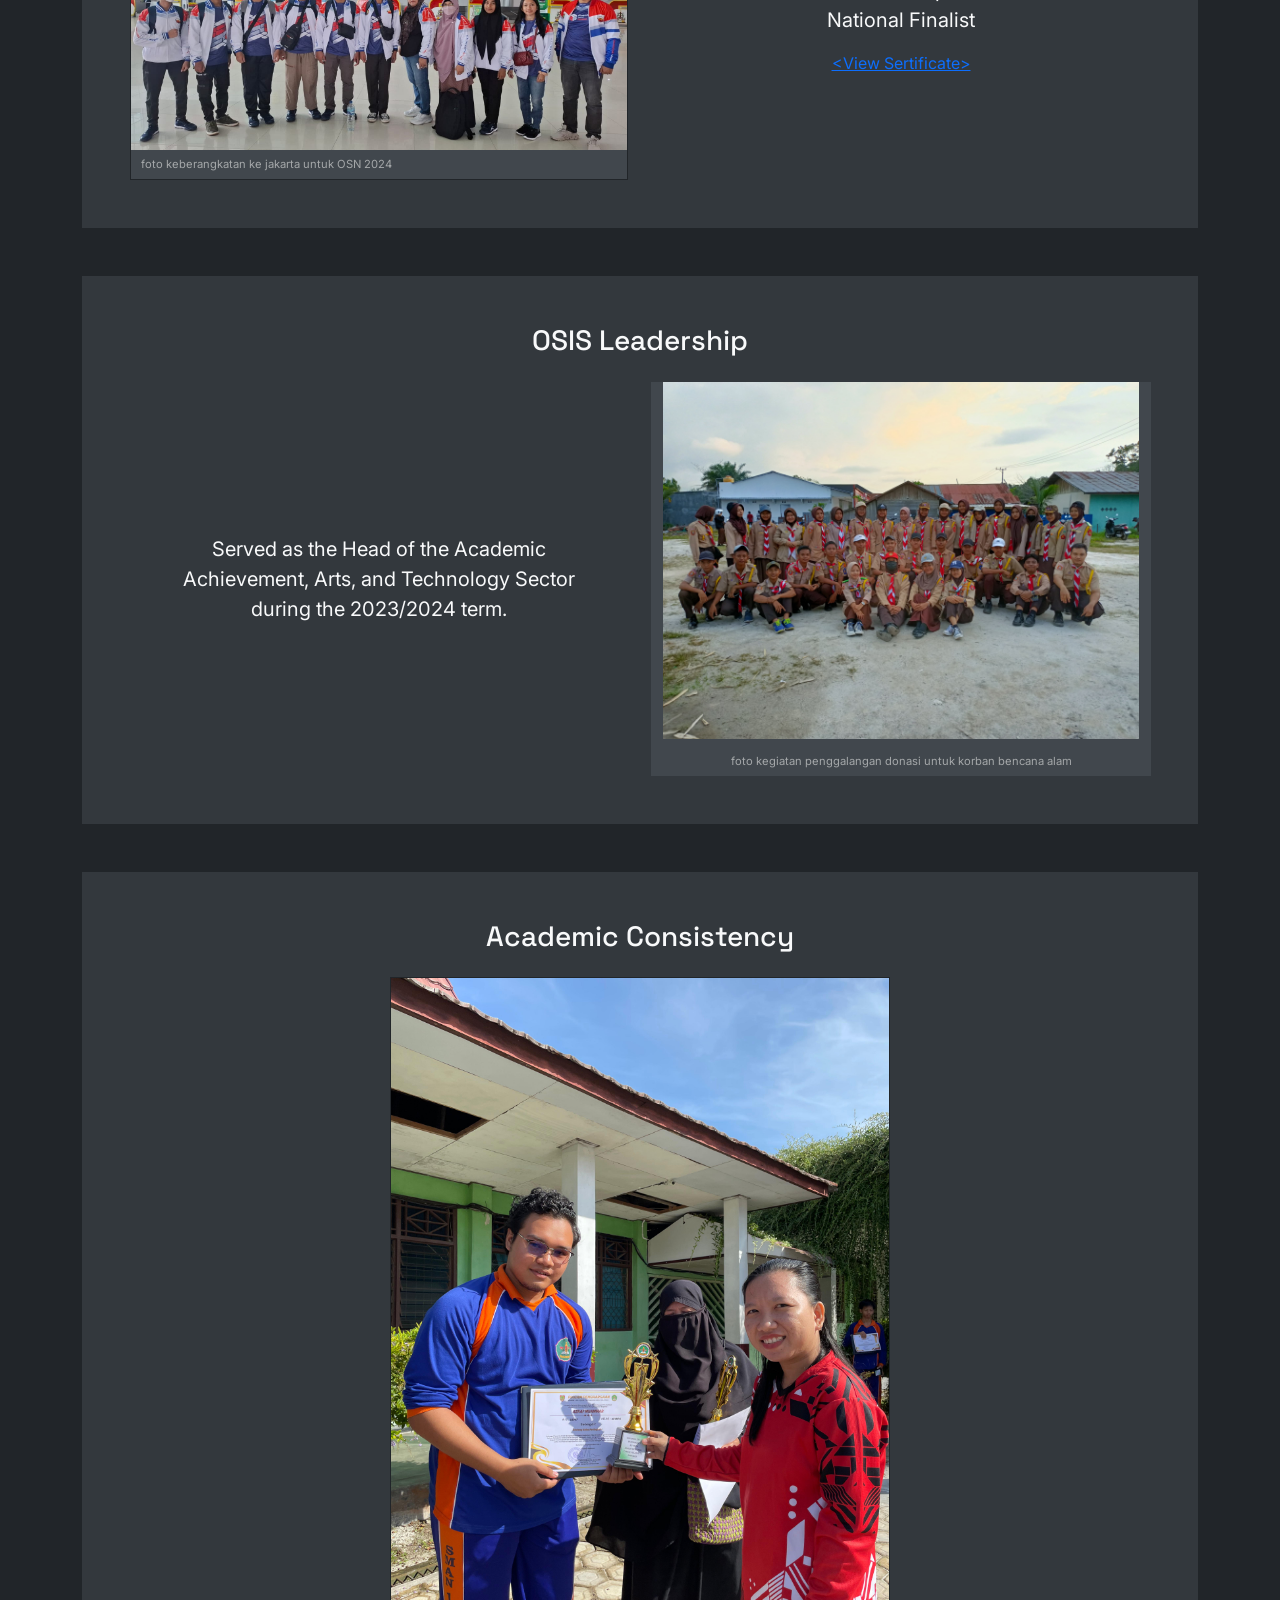
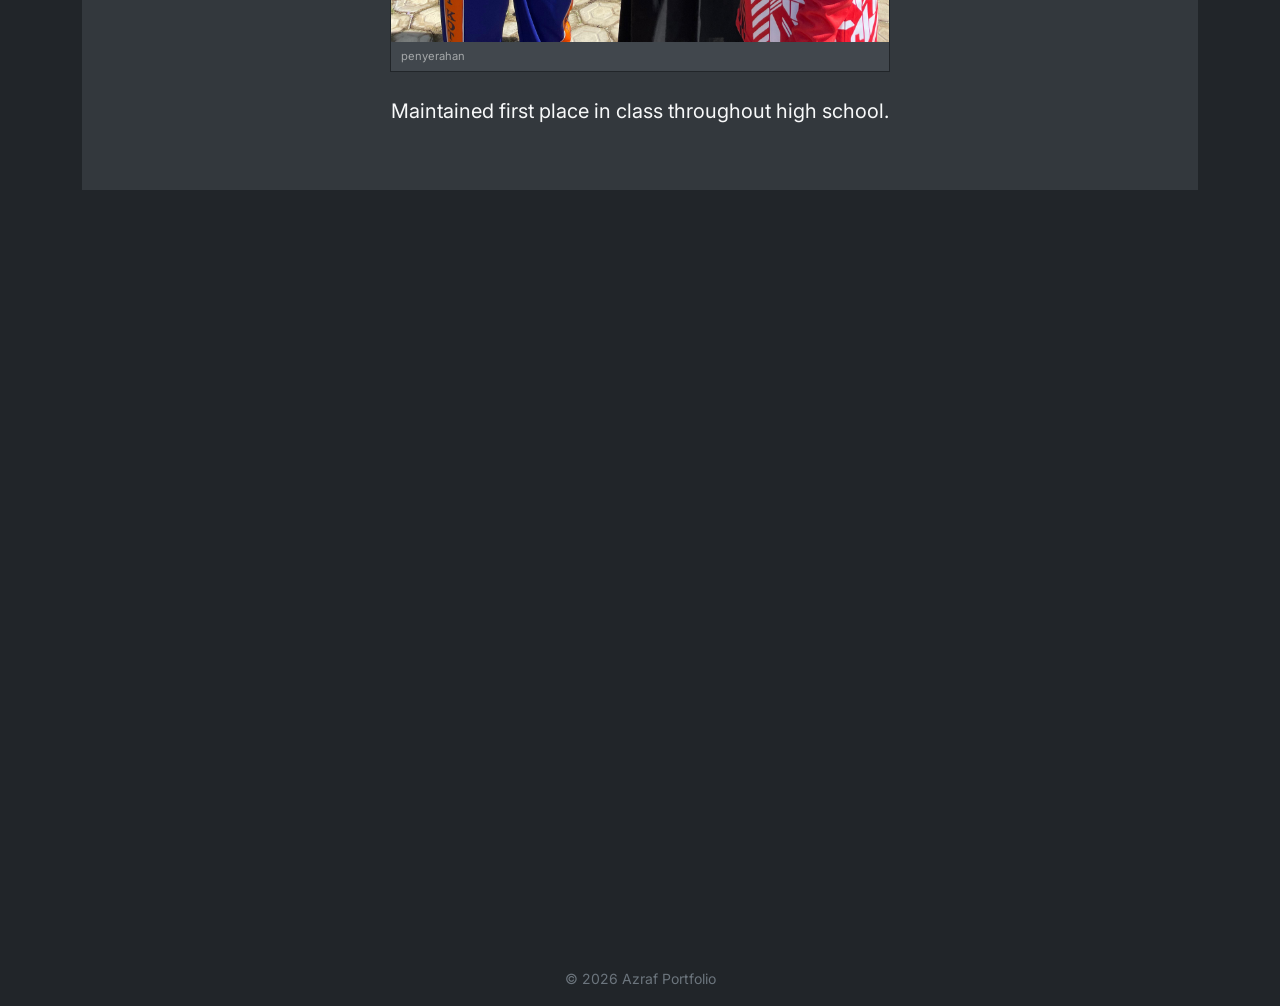
==== commit bc66d047: "nambah fitur filter" ====
--- a/about.html
+++ b/about.html
@@ -1,5 +1,5 @@
 <!DOCTYPE html>
-<html lang="id">
+<html lang="en">
   <head>
     <meta charset="utf-8">
     <meta name="viewport" content="width=device-width, initial-scale=1">
@@ -7,6 +7,8 @@
     <link rel="icon" href="assets/logo TZraff.jpeg">
     <link href="assets/bootstrap-5.3.8-dist/bootstrap-5.3.8-dist/css/bootstrap.min.css" rel="stylesheet">
     <link rel="stylesheet" href="style.css">
+    <script src="assets/bootstrap-5.3.8-dist/bootstrap-5.3.8-dist/js/bootstrap.bundle.min.js" defer></script>
+    <script src="global.js" defer></script>
   </head>
   <body class="bg-dark text-light">
 <!-- background-web -->
@@ -55,14 +57,14 @@
         
         <!-- JUDUL ABOUT ME -->
         <div class="text-center mb-5">
-            <h2 class="d-inline-block bg-secondary bg-opacity-25 py-2 px-5 text-uppercase">ABOUT ME</h2> <!--[cite: 2]-->
+            <h2 class="d-inline-block bg-secondary bg-opacity-25 py-2 px-5 text-uppercase">ABOUT ME</h2>
         </div>
 
         <!-- TEKS PENGANTAR -->
         <section class="row justify-content-center mb-5 pb-4">
             <article class="col-md-8 bg-secondary bg-opacity-25 p-4 p-md-5">
-                <p>Hi, I am Azraf, an Informatics Engineering Student From Electronic Engineering Polytechnic Institute of Surabaya (PENS).</p> <!--[cite: 2]-->
-                <p class="mb-0">Currently, i am interested in many things. Like game development, creative writing, interface design, and artificial intelligence</p> <!--[cite: 2]-->
+                <p>Hi, I am Azraf, an Informatics Engineering Student From Electronic Engineering Polytechnic Institute of Surabaya (PENS).</p>
+                <p class="mb-0">Currently, i am interested in many things. Like game development, creative writing, interface design, and artificial intelligence</p>
             </article>
         </section>
 
@@ -153,76 +155,70 @@
 
         <!-- JUDUL SELECTED HIGHLIGHTS -->
         <div class="text-center mb-5">
-            <h2 class="d-inline-block bg-secondary bg-opacity-25 py-2 px-5 text-uppercase">Selected Highlights</h2> <!--[cite: 2]-->
+            <h2 class="d-inline-block bg-secondary bg-opacity-25 py-2 px-5 text-uppercase">Selected Highlights</h2>
         </div>
 
         <!-- HIGHLIGHT 1: OSN Biology 2024 -->
         <section class="bg-secondary bg-opacity-25 p-4 p-md-5 mb-5">
-            <h3 class="text-center mb-4">OSN Biology 2024</h3> <!--[cite: 2]-->
+            <h3 class="text-center mb-4">OSN Biology 2024</h3>
             <div class="row align-items-center">
                 <div class="col-md-6 mb-4 mb-md-0">
-                    <!-- Kotak placeholder untuk gambar sertifikat -->
-                    <div class="kotak-home border border-dark w-100" >
+                    <!-- Kotak placeholder diubah menjadi figure semantik -->
+                    <figure class="kotak-home border border-dark w-100 m-0">
                         <img src="assets/osn.jpg" alt="foto keberangkatan ke jakarta untuk OSN 2024">
-                        <p class="photo-caption">foto keberangkatan ke jakarta untuk OSN 2024</p>
-                    </div>
+                        <figcaption class="photo-caption">foto keberangkatan ke jakarta untuk OSN 2024</figcaption>
+                    </figure>
                 </div>
                 <div class="col-md-6 text-center">
-                    <p class="fs-5">Provincial champion and<br>National Finalist</p> <!--[cite: 2]-->
-                    <a class="mt-5 pt-4" href="assets/Salinan piagam azraf Muammar osnp biologi 2024.pdf" target="_blank">&lt;View Sertificate&gt;</a> <!--[cite: 2]-->
+                    <p class="fs-5">Provincial champion and<br>National Finalist</p>
+                    <a class="mt-5 pt-4" href="assets/Salinan piagam azraf Muammar osnp biologi 2024.pdf" target="_blank">&lt;View Sertificate&gt;</a>
                 </div>
             </div>
         </section>
 
-   <!-- HIGHLIGHT 2: OSIS Leadership -->
-<!-- HIGHLIGHT 2: OSIS Leadership -->
-<!-- HIGHLIGHT 2: OSIS Leadership -->
-<!-- HIGHLIGHT 2: OSIS Leadership -->
-<section class="bg-secondary bg-opacity-25 p-4 p-md-5 mb-5">
-    <h3 class="text-center mb-4">OSIS Leadership</h3>
-    <div class="row align-items-stretch"> <!-- align-items-stretch memastikan kedua kolom memiliki tinggi yang SAMA -->
-        
-        <!-- KOLOM TEKS (Ditambahkan class custom kita) -->
-        <div class="col-md-6 order-2 order-md-1 px-md-5 mt-4 mt-md-0 kolom-teks-tengah">
-            <p class="fs-5 m-0">Served as the Head of the Academic Achievement, Arts, and Technology Sector during the 2023/2024 term.</p>
-        </div>
-        
-        <!-- KOLOM GAMBAR (Kembali ke struktur awal Anda yang rapi) -->
-        <div class="kotak-home col-md-6 order-1 order-md-2">
-            <div class="border border-dark w-100 p-2 bg-white">
-                <img src="assets/osis.jpeg" alt="foto kegiatan penggalangan donasi untuk korban bencana alam">
-                <p class="photo-caption m-0 mt-2 text-center">foto kegiatan penggalangan donasi untuk korban bencana alam</p>
+        <!-- HIGHLIGHT 2: OSIS Leadership -->
+        <section class="bg-secondary bg-opacity-25 p-4 p-md-5 mb-5">
+            <h3 class="text-center mb-4">OSIS Leadership</h3>
+            <div class="row align-items-stretch">
+                
+                <!-- KOLOM TEKS -->
+                <div class="col-md-6 order-2 order-md-1 px-md-5 mt-4 mt-md-0 kolom-teks-tengah">
+                    <p class="fs-5 m-0">Served as the Head of the Academic Achievement, Arts, and Technology Sector during the 2023/2024 term.</p>
+                </div>
+                
+                <!-- KOLOM GAMBAR (Diubah ke figure semantik) -->
+                <div class="kotak-home col-md-6 order-1 order-md-2">
+                    <figure class="border border-dark w-100 p-2 bg-white m-0">
+                        <img src="assets/osis.jpeg" alt="foto kegiatan penggalangan donasi untuk korban bencana alam">
+                        <figcaption class="photo-caption m-0 mt-2 text-center">foto kegiatan penggalangan donasi untuk korban bencana alam</figcaption>
+                    </figure>
+                </div>
+
             </div>
-        </div>
-
-    </div>
-</section>
-
-
+        </section>
 
         <!-- HIGHLIGHT 3: Academic Consistency -->
         <section class="bg-secondary bg-opacity-25 p-4 p-md-5 mb-5 text-center">
-            <h3 class="mb-4">Academic Consistency</h3> <!--[cite: 2]-->
-            <div class="kotak-home border border-dark mx-auto mb-4">
+            <h3 class="mb-4">Academic Consistency</h3>
+            <figure class="kotak-home border border-dark mx-auto mb-4 m-0">
                 <img src="assets/academic.jpg" alt="penyerahan">
-                <p class="photo-caption">penyerahan</p>
-            </div>
-            <p class="fs-5">Maintained first place in class throughout high school.</p> <!--[cite: 2]-->
+                <figcaption class="photo-caption">penyerahan</figcaption>
+            </figure>
+            <p class="fs-5">Maintained first place in class throughout high school.</p>
         </section>
 
         <!-- HIGHLIGHT 4: Digital Poster -->
         <section class="bg-secondary bg-opacity-25 p-4 p-md-5 mb-5">
-            <h3 class="text-center mb-4">Digital Poster</h3> <!--[cite: 2]-->
+            <h3 class="text-center mb-4">Digital Poster</h3>
             <div class="row align-items-center">
                 <div class="col-md-6 order-2 order-md-1 text-center px-md-5 mt-4 mt-md-0">
-                    <p class="fs-5">Finalist in a high school digital poster competition held for the soft launch of Universitas Muhammadiyah Sampit.</p> <!--[cite: 2]-->
+                    <p class="fs-5">Finalist in a high school digital poster competition held for the soft launch of Universitas Muhammadiyah Sampit.</p>
                 </div>
                 <div class="col-md-6 order-1 order-md-2">
-                    <!-- Kotak placeholder lebih tinggi untuk poster -->
-                    <div class="kotak-home border border-dark w-100">
+                    <figure class="kotak-home border border-dark w-100 m-0">
                        <img src="assets/digital poster.webp" alt="hasil karya poster">
-                       <p class="photo-caption">hasil karya poster</p>
-                    </div>
+                       <figcaption class="photo-caption">hasil karya poster</figcaption>
+                    </figure>
                 </div>
             </div>
         </section>
@@ -234,7 +230,6 @@
         <small>&copy; 2026 Azraf Portfolio</small>
     </footer>
 
-    <script src="assets/bootstrap-5.3.8-dist/bootstrap-5.3.8-dist/js/bootstrap.bundle.min.js"></script>
-    <script src="global.js"></script>
+    
   </body>
 </html>
--- a/style.css
+++ b/style.css
@@ -1,3 +1,19 @@
+/*
+ * PORTFOLIO STYLESHEET
+ * --------------------------------------------------
+ * Organized by:
+ * 1. Global typography
+ * 2. Header & navigation
+ * 3. General / About
+ * 4. Timeline
+ * 5. Projects
+ * 6. The Closed Eyes
+ * 7. Responsive rules
+ * 8. Social
+ * 9. Background decoration
+ * --------------------------------------------------
+ */
+
 /* =========================================
    GLOBAL TYPOGRAPHY
    ========================================= */
@@ -95,6 +111,7 @@
     filter: blur(0) grayscale(0);
     transform: translateY(0) scale(1);
 }
+
 /* =========================================
    GENERAL / ABOUT
    ========================================= */
@@ -131,7 +148,6 @@
     height: auto;
     display: block;
 }
-
 
 .kotak-home .border {
     height: 100%;
@@ -243,7 +259,6 @@
     margin-bottom: 0;
 }
 
-
 /* =========================================
    PROJECTS - GENERAL
    ========================================= */
@@ -271,6 +286,45 @@
     position: relative;
 }
 
+.project-item.sembunyi {
+    display: none;
+}
+
+.project-filter {
+    max-width: 520px;
+    margin-left: auto;
+    margin-right: auto;
+    padding: 0.45rem;
+    background-color: rgba(108, 117, 125, 0.25);
+}
+
+.filter-btn {
+    flex: 1 1 0;
+    min-width: 5.5rem;
+    padding: 0.4rem 0.75rem;
+    border: 0;
+    background-color: transparent;
+    color: #f5f5f5;
+    cursor: pointer;
+    font-family: 'Space Grotesk', sans-serif;
+    font-size: 0.8rem;
+    font-weight: 700;
+    letter-spacing: 0.12em;
+    text-transform: uppercase;
+}
+
+.filter-btn:hover,
+.filter-btn:focus-visible {
+    color: #dc3545;
+    outline: none;
+}
+
+.filter-btn.aktif {
+    background-color: rgba(108, 117, 125, 0.5);
+    color: #f5f5f5;
+    box-shadow: inset 0 -2px 0 #dc3545;
+}
+
 .project-marker {
     min-height: 300px;
 }
@@ -338,7 +392,6 @@
     font-weight: bold;
 }
 
-
 /* =========================================
    PROJECT INFORMATION
    ========================================= */
@@ -373,27 +426,10 @@
     background-color: #212529;
 }
 
-
 /* =========================================
    THE CLOSED EYES
    ========================================= */
 
-/*
-.page-monospace {
-    font-family: 'Courier New', Courier, monospace;
-}
-
-.page-monospace p,
-.page-monospace h1,
-.page-monospace h2,
-.page-monospace h3,
-.page-monospace h4,
-.page-monospace h5 {
-    letter-spacing: 0.5px;
-}
-*/
-
-
 /* ---------- Typography & Title ---------- */
 
 .title-box-gray {
@@ -449,7 +485,6 @@
 
     padding: 2.5rem;
 }
-
 
 /* ---------- Dividers ---------- */
 
@@ -511,7 +546,6 @@
 .divider-barbell::after {
     right: -10px;
 }
-
 
 /* ---------- Flowchart ---------- */
 
@@ -574,7 +608,6 @@
     width: 45%;
 }
 
-
 /* ---------- Info Cards & Placeholders ---------- */
 
 .info-card {
@@ -619,7 +652,6 @@
 .placeholder-box-tall {
     min-height: 400px;
 }
-
 
 /* =========================================
    RESPONSIVE - MAX WIDTH 767.98px
@@ -665,7 +697,6 @@
         margin-left: 15px;
     }
 
-
     /* ---------- Projects ---------- */
 
     .project-marker {
@@ -692,7 +723,6 @@
         max-width: 100%;
     }
 
-
     /* ---------- The Closed Eyes ---------- */
 
     .flowchart-line-horizontal {
@@ -708,20 +738,6 @@
    STYLE KHUSUS HALAMAN: SOCIAL
    ========================================= */
 
-/* Class Font Monospace (Jika belum ada dari halaman sebelumnya) */
-
-.tracking-wide {
-    letter-spacing: 2px;
-}
-.heading-box {
-    display: inline-block;
-    background-color: rgba(108, 117, 125, 0.5);
-    padding: 0.5rem 3rem;
-    font-weight: bold;
-    font-size: 1.1rem;
-    letter-spacing: 2px;
-}
-
 /* Kotak Terminal Status */
 .social-terminal {
     background-color: rgba(108, 117, 125, 0.25);
@@ -740,6 +756,7 @@
     padding: 1.5rem 2rem;
     width: 100%;
     max-width: 450px;
+    z-index: 10;
 }
 
 /* Angka Bulat di sebelah Kartu */
@@ -765,13 +782,13 @@
         flex-direction: row-reverse;
         justify-content: flex-start !important;
     }
-    
+
     /* Memindahkan margin angka bulat ketika dibalik */
     .social-item-right .social-number {
         margin-left: 0 !important;
         margin-right: 1rem !important;
     }
-    
+
     .social-item-left .social-number {
         margin-right: 1rem !important;
     }
@@ -780,8 +797,6 @@
         padding: 1.2rem;
     }
 }
-
-
 
 .background-web {
     position: fixed;
@@ -827,4 +842,4 @@
 
 .social-wrapper::after {
     right: -30px;
-}+}
